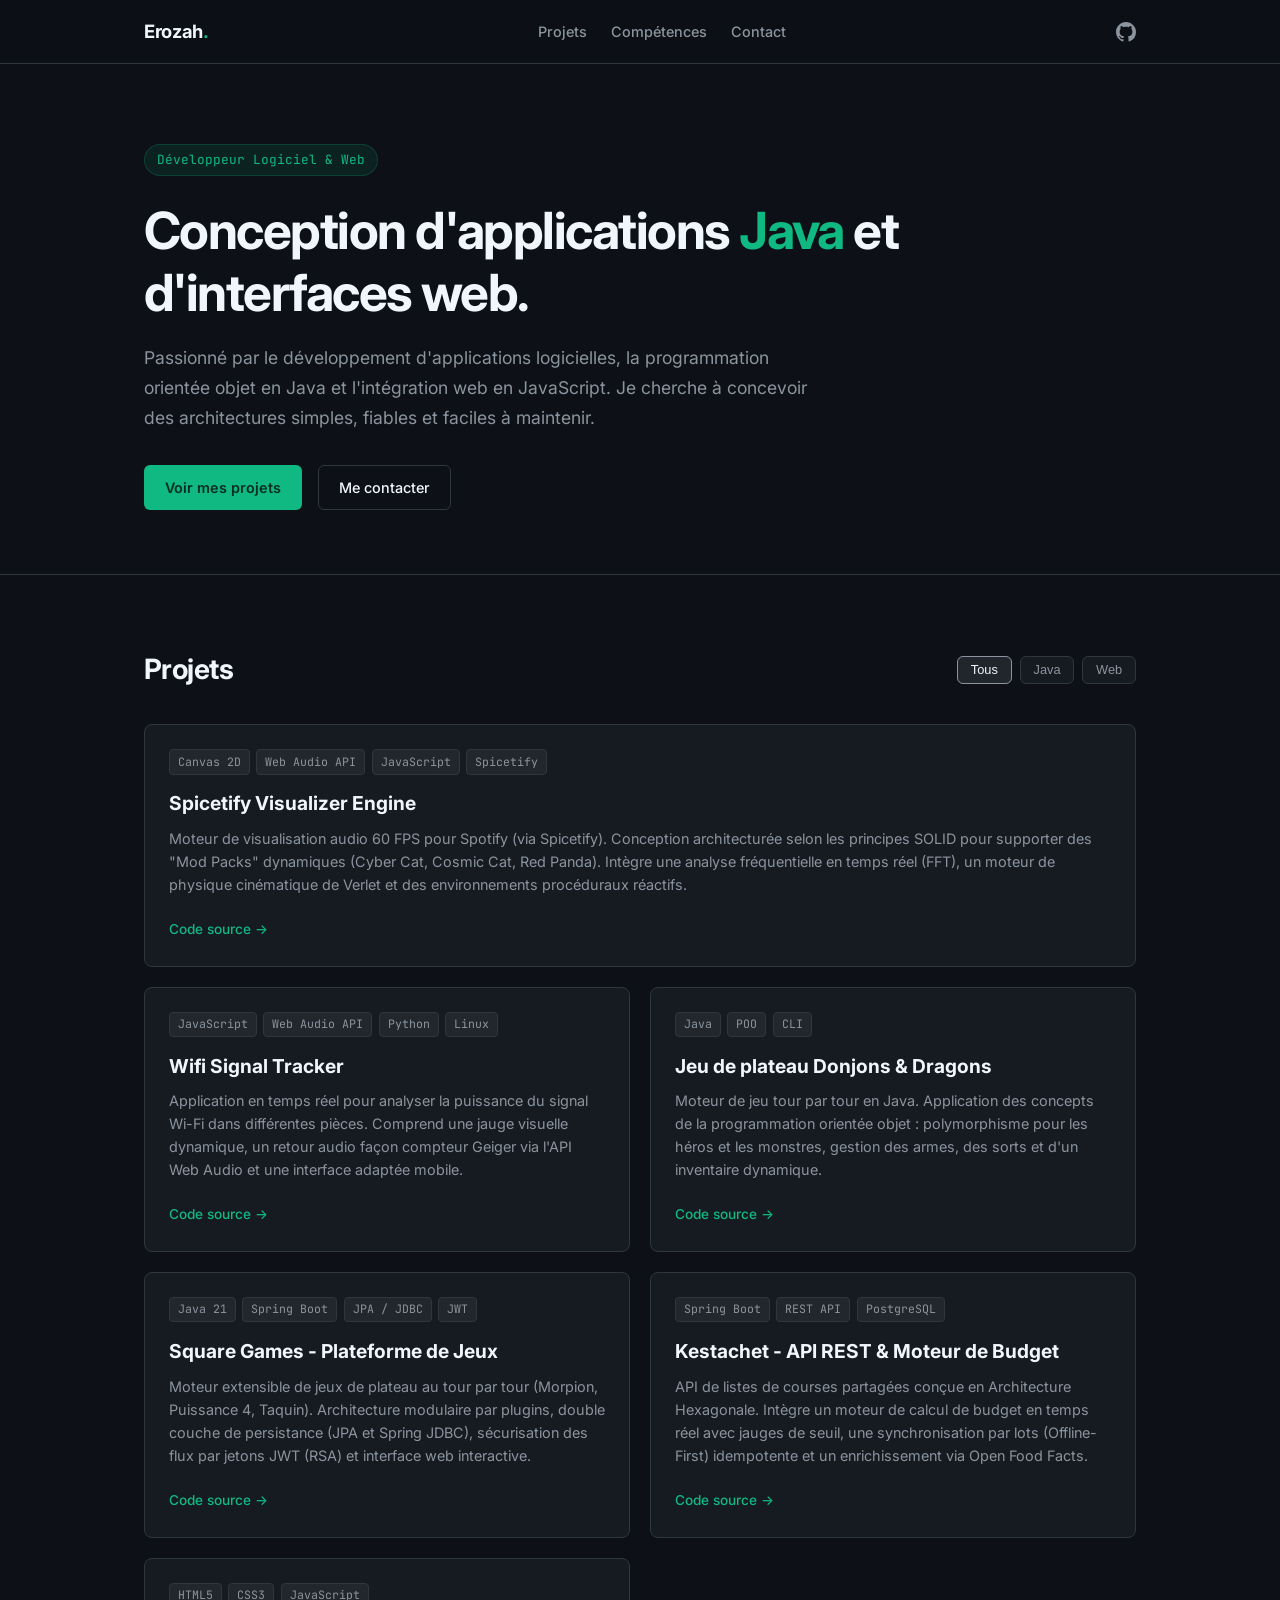
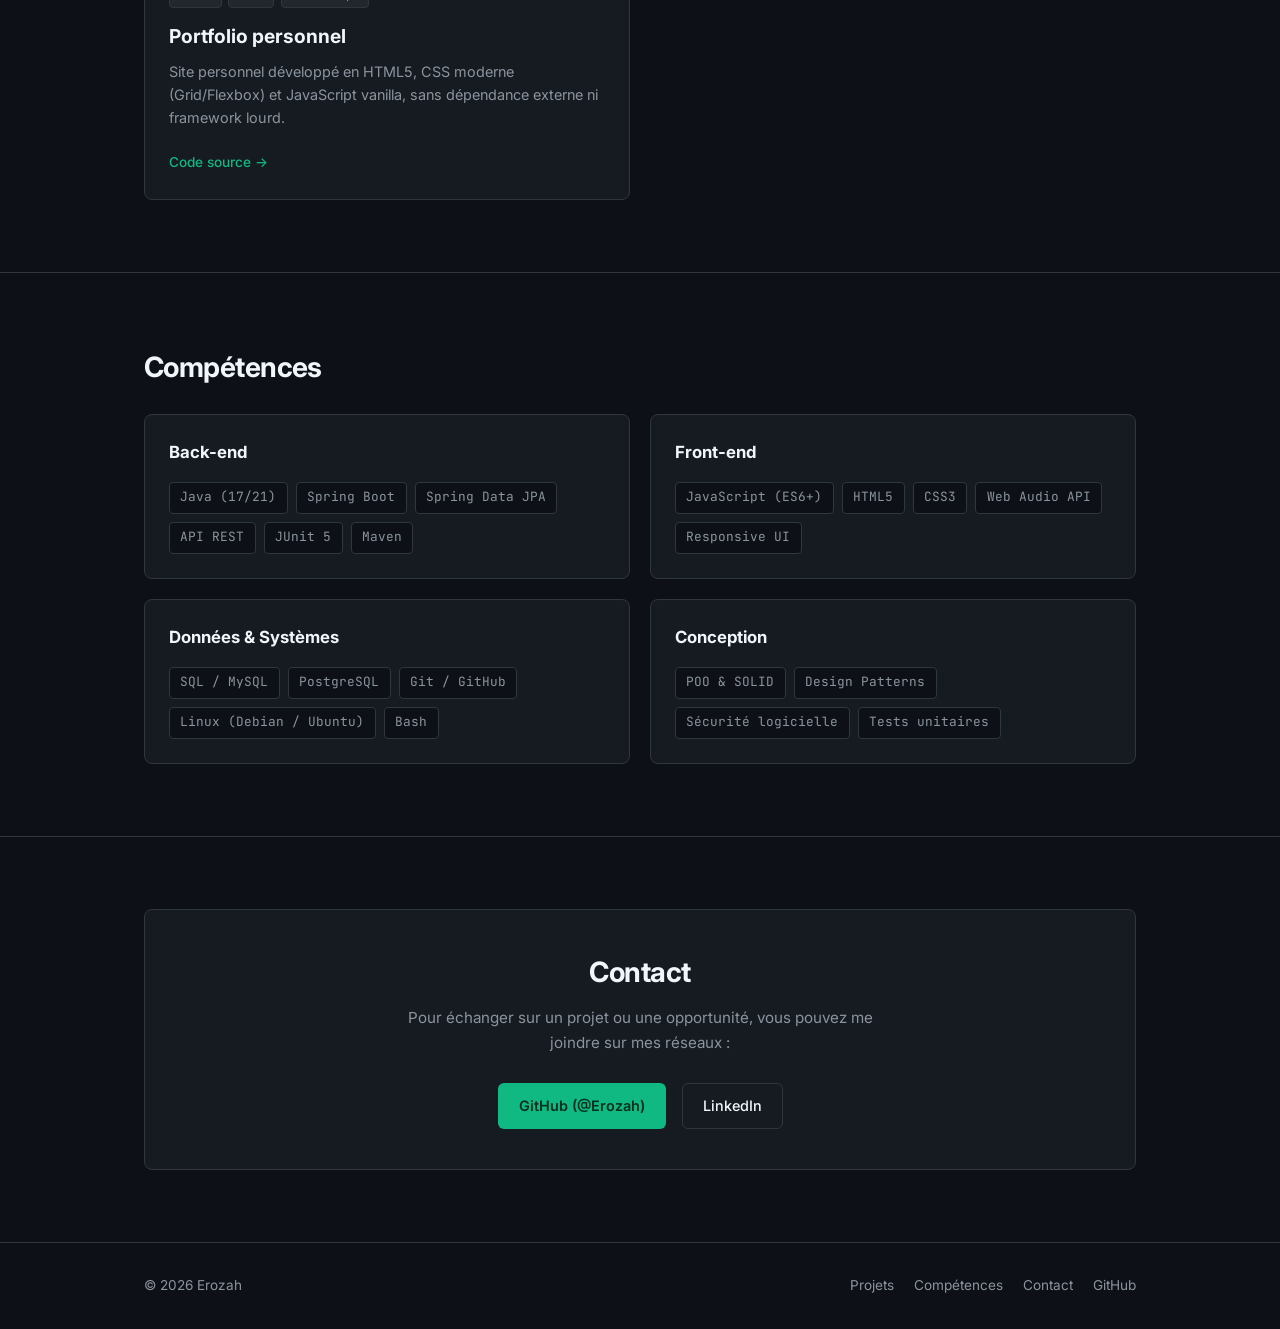
==== index.html @ 33a637a8 "feat: add Square Games project card and bilingual READMEs" ====
<!DOCTYPE html>
<html lang="fr">
<head>
    <meta charset="UTF-8">
    <meta name="viewport" content="width=device-width, initial-scale=1.0">
    <title>Erozah · Développeur</title>
    <link rel="preconnect" href="https://fonts.googleapis.com">
    <link rel="preconnect" href="https://fonts.gstatic.com" crossorigin>
    <link href="https://fonts.googleapis.com/css2?family=Inter:wght@400;500;600;700&family=JetBrains+Mono:wght@400;500&display=swap" rel="stylesheet">
    <link rel="stylesheet" href="css/style.css">
</head>
<body>
    <header class="navbar">
        <div class="container nav-content">
            <a href="#" class="logo">Erozah<span>.</span></a>
            
            <nav class="nav-links" id="navLinks">
                <a href="#projets">Projets</a>
                <a href="#competences">Compétences</a>
                <a href="#contact">Contact</a>
            </nav>

            <div class="nav-right">
                <a href="https://github.com/Erozah" target="_blank" rel="noreferrer" class="github-link" aria-label="GitHub">
                    <svg width="20" height="20" viewBox="0 0 24 24" fill="currentColor"><path d="M12 0C5.37 0 0 5.37 0 12c0 5.31 3.435 9.795 8.205 11.385.6.105.825-.255.825-.57 0-.285-.015-1.23-.015-2.235-3.015.555-3.795-.735-4.035-1.41-.135-.345-.72-1.41-1.23-1.695-.42-.225-1.02-.78-.015-.795.945-.015 1.62.87 1.845 1.23 1.08 1.815 2.805 1.305 3.495.99.105-.78.42-1.305.765-1.605-2.67-.3-5.46-1.335-5.46-5.925 0-1.305.465-2.385 1.23-3.225-.12-.3-.54-1.53.12-3.18 0 0 1.005-.315 3.3 1.23.96-.27 1.98-.405 3-.405s2.04.135 3 .405c2.295-1.56 3.3-1.23 3.3-1.23.66 1.65.24 2.88.12 3.18.765.84 1.23 1.905 1.23 3.225 0 4.605-2.805 5.625-5.475 5.925.435.375.81 1.095.81 2.22 0 1.605-.015 2.895-.015 3.3 0 .315.225.69.825.57A12.02 12.02 0 0024 12c0-6.63-5.37-12-12-12z"/></svg>
                </a>
                <button class="menu-toggle" id="menuToggle" aria-label="Menu">
                    <span></span><span></span><span></span>
                </button>
            </div>
        </div>
    </header>

    <main>
        <section class="hero">
            <div class="container">
                <div class="hero-pill">Développeur Logiciel & Web</div>
                <h1>Conception d'applications <span>Java</span> et d'interfaces web.</h1>
                <p class="hero-text">
                    Passionné par le développement d'applications logicielles, la programmation orientée objet en Java et l'intégration web en JavaScript. Je cherche à concevoir des architectures simples, fiables et faciles à maintenir.
                </p>
                <div class="hero-buttons">
                    <a href="#projets" class="btn btn-primary">Voir mes projets</a>
                    <a href="#contact" class="btn btn-outline">Me contacter</a>
                </div>
            </div>
        </section>

        <section class="section" id="projets">
            <div class="container">
                <div class="section-top">
                    <h2>Projets</h2>
                    <div class="filters">
                        <button class="filter-btn active" data-filter="all">Tous</button>
                        <button class="filter-btn" data-filter="java">Java</button>
                        <button class="filter-btn" data-filter="web">Web</button>
                    </div>
                </div>

                <div class="projects-grid">
                    <div class="project-card featured" data-category="web">
                        <div class="card-tags">
                            <span>Canvas 2D</span>
                            <span>Web Audio API</span>
                            <span>JavaScript</span>
                            <span>Spicetify</span>
                        </div>
                        <h3>Spicetify Visualizer Engine</h3>
                        <p>
                            Moteur de visualisation audio 60 FPS pour Spotify (via Spicetify). Conception architecturée selon les principes SOLID pour supporter des "Mod Packs" dynamiques (Cyber Cat, Cosmic Cat, Red Panda). Intègre une analyse fréquentielle en temps réel (FFT), un moteur de physique cinématique de Verlet et des environnements procéduraux réactifs.
                        </p>
                        <div class="card-link">
                            <a href="https://github.com/Erozah/spicetify-visualizer" target="_blank" rel="noreferrer">Code source →</a>
                        </div>
                    </div>

                    <div class="project-card" data-category="web">
                        <div class="card-tags">
                            <span>JavaScript</span>
                            <span>Web Audio API</span>
                            <span>Python</span>
                            <span>Linux</span>
                        </div>
                        <h3>Wifi Signal Tracker</h3>
                        <p>
                            Application en temps réel pour analyser la puissance du signal Wi-Fi dans différentes pièces. Comprend une jauge visuelle dynamique, un retour audio façon compteur Geiger via l'API Web Audio et une interface adaptée mobile.
                        </p>
                        <div class="card-link">
                            <a href="https://github.com/Erozah/Wifi_signal_tracker" target="_blank" rel="noreferrer">Code source →</a>
                        </div>
                    </div>

                    <div class="project-card" data-category="java">
                        <div class="card-tags">
                            <span>Java</span>
                            <span>POO</span>
                            <span>CLI</span>
                        </div>
                        <h3>Jeu de plateau Donjons & Dragons</h3>
                        <p>
                            Moteur de jeu tour par tour en Java. Application des concepts de la programmation orientée objet : polymorphisme pour les héros et les monstres, gestion des armes, des sorts et d'un inventaire dynamique.
                        </p>
                        <div class="card-link">
                            <a href="https://github.com/Erozah/D-D" target="_blank" rel="noreferrer">Code source →</a>
                        </div>
                    </div>

                    <div class="project-card" data-category="java">
                        <div class="card-tags">
                            <span>Java 21</span>
                            <span>Spring Boot</span>
                            <span>JPA / JDBC</span>
                            <span>JWT</span>
                        </div>
                        <h3>Square Games - Plateforme de Jeux</h3>
                        <p>
                            Moteur extensible de jeux de plateau au tour par tour (Morpion, Puissance 4, Taquin). Architecture modulaire par plugins, double couche de persistance (JPA et Spring JDBC), sécurisation des flux par jetons JWT (RSA) et interface web interactive.
                        </p>
                        <div class="card-link">
                            <a href="https://github.com/Erozah/square_games" target="_blank" rel="noreferrer">Code source →</a>
                        </div>
                    </div>

                    <div class="project-card" data-category="java">
                        <div class="card-tags">
                            <span>Spring Boot</span>
                            <span>REST API</span>
                            <span>PostgreSQL</span>
                        </div>
                        <h3>Kestachet - API REST & Moteur de Budget</h3>
                        <p>
                            API de listes de courses partagées conçue en Architecture Hexagonale. Intègre un moteur de calcul de budget en temps réel avec jauges de seuil, une synchronisation par lots (Offline-First) idempotente et un enrichissement via Open Food Facts.
                        </p>
                        <div class="card-link">
                            <a href="https://github.com/Erozah/kestachet" target="_blank" rel="noreferrer">Code source →</a>
                        </div>
                    </div>

                    <div class="project-card" data-category="web">
                        <div class="card-tags">
                            <span>HTML5</span>
                            <span>CSS3</span>
                            <span>JavaScript</span>
                        </div>
                        <h3>Portfolio personnel</h3>
                        <p>
                            Site personnel développé en HTML5, CSS moderne (Grid/Flexbox) et JavaScript vanilla, sans dépendance externe ni framework lourd.
                        </p>
                        <div class="card-link">
                            <a href="https://github.com/Erozah/Portfolio" target="_blank" rel="noreferrer">Code source →</a>
                        </div>
                    </div>
                </div>
            </div>
        </section>

        <section class="section" id="competences">
            <div class="container">
                <h2>Compétences</h2>
                <div class="skills-grid">
                    <div class="skill-block">
                        <h3>Back-end</h3>
                        <div class="skill-list">
                            <span>Java (17/21)</span>
                            <span>Spring Boot</span>
                            <span>Spring Data JPA</span>
                            <span>API REST</span>
                            <span>JUnit 5</span>
                            <span>Maven</span>
                        </div>
                    </div>

                    <div class="skill-block">
                        <h3>Front-end</h3>
                        <div class="skill-list">
                            <span>JavaScript (ES6+)</span>
                            <span>HTML5</span>
                            <span>CSS3</span>
                            <span>Web Audio API</span>
                            <span>Responsive UI</span>
                        </div>
                    </div>

                    <div class="skill-block">
                        <h3>Données & Systèmes</h3>
                        <div class="skill-list">
                            <span>SQL / MySQL</span>
                            <span>PostgreSQL</span>
                            <span>Git / GitHub</span>
                            <span>Linux (Debian / Ubuntu)</span>
                            <span>Bash</span>
                        </div>
                    </div>

                    <div class="skill-block">
                        <h3>Conception</h3>
                        <div class="skill-list">
                            <span>POO & SOLID</span>
                            <span>Design Patterns</span>
                            <span>Sécurité logicielle</span>
                            <span>Tests unitaires</span>
                        </div>
                    </div>
                </div>
            </div>
        </section>

        <section class="section" id="contact">
            <div class="container">
                <div class="contact-card">
                    <h2>Contact</h2>
                    <p>Pour échanger sur un projet ou une opportunité, vous pouvez me joindre sur mes réseaux :</p>
                    <div class="contact-links">
                        <a href="https://github.com/Erozah" target="_blank" rel="noreferrer" class="btn btn-primary">GitHub (@Erozah)</a>
                        <a href="https://linkedin.com/in/mickael-plantard-4b2a19a2/" target="_blank" rel="noreferrer" class="btn btn-outline">LinkedIn</a>
                    </div>
                </div>
            </div>
        </section>
    </main>

    <footer>
        <div class="container footer-content">
            <p>© 2026 Erozah</p>
            <div class="footer-links">
                <a href="#projets">Projets</a>
                <a href="#competences">Compétences</a>
                <a href="#contact">Contact</a>
                <a href="https://github.com/Erozah" target="_blank" rel="noreferrer">GitHub</a>
            </div>
        </div>
    </footer>

    <script src="js/main.js"></script>
</body>
</html>
---- css/style.css ----
:root {
  --bg: #0d1117;
  --bg-card: #161b22;
  --bg-hover: #21262d;
  --border: #30363d;
  --border-focus: #10b981;
  --text: #f0f6fc;
  --text-muted: #8b949e;
  --accent: #10b981;
  --accent-hover: #059669;
  --font: 'Inter', -apple-system, BlinkMacSystemFont, 'Segoe UI', Roboto, sans-serif;
  --font-mono: 'JetBrains Mono', monospace;
}

*, *::before, *::after {
  box-sizing: border-box;
  margin: 0;
  padding: 0;
}

html {
  scroll-behavior: smooth;
}

body {
  font-family: var(--font);
  background-color: var(--bg);
  color: var(--text);
  line-height: 1.6;
}

.container {
  max-width: 1040px;
  margin: 0 auto;
  padding: 0 1.5rem;
}

a {
  color: inherit;
  text-decoration: none;
}

/* Navbar */
.navbar {
  position: sticky;
  top: 0;
  background: rgba(13, 17, 23, 0.85);
  backdrop-filter: blur(10px);
  border-bottom: 1px solid var(--border);
  z-index: 100;
  height: 64px;
}

.nav-content {
  display: flex;
  align-items: center;
  justify-content: space-between;
  height: 100%;
}

.logo {
  font-weight: 700;
  font-size: 1.15rem;
  letter-spacing: -0.02em;
}

.logo span {
  color: var(--accent);
}

.nav-links {
  display: flex;
  gap: 1.5rem;
}

.nav-links a {
  color: var(--text-muted);
  font-size: 0.9rem;
  font-weight: 500;
  transition: color 0.2s;
}

.nav-links a:hover {
  color: var(--text);
}

.nav-right {
  display: flex;
  align-items: center;
  gap: 1rem;
}

.github-link {
  color: var(--text-muted);
  display: flex;
  align-items: center;
  transition: color 0.2s;
}

.github-link:hover {
  color: var(--text);
}

.menu-toggle {
  display: none;
  background: none;
  border: none;
  cursor: pointer;
  padding: 4px;
}

.menu-toggle span {
  display: block;
  width: 20px;
  height: 2px;
  background: var(--text);
  margin: 4px 0;
}

/* Hero */
.hero {
  padding: 5rem 0 4rem;
}

.hero-pill {
  display: inline-block;
  font-family: var(--font-mono);
  font-size: 0.8rem;
  color: var(--accent);
  background: rgba(16, 185, 129, 0.1);
  border: 1px solid rgba(16, 185, 129, 0.2);
  padding: 0.3rem 0.75rem;
  border-radius: 20px;
  margin-bottom: 1.5rem;
}

.hero h1 {
  font-size: clamp(2rem, 4.5vw, 3.2rem);
  font-weight: 700;
  letter-spacing: -0.03em;
  line-height: 1.2;
  margin-bottom: 1.25rem;
}

.hero h1 span {
  color: var(--accent);
}

.hero-text {
  font-size: 1.1rem;
  color: var(--text-muted);
  max-width: 680px;
  margin-bottom: 2rem;
  line-height: 1.7;
}

.hero-buttons {
  display: flex;
  gap: 1rem;
  flex-wrap: wrap;
}

.btn {
  display: inline-flex;
  align-items: center;
  justify-content: center;
  padding: 0.65rem 1.25rem;
  border-radius: 6px;
  font-size: 0.9rem;
  font-weight: 500;
  cursor: pointer;
  transition: all 0.2s;
  border: 1px solid transparent;
}

.btn-primary {
  background: var(--accent);
  color: #042f20;
  font-weight: 600;
}

.btn-primary:hover {
  background: var(--accent-hover);
}

.btn-outline {
  border-color: var(--border);
  color: var(--text);
}

.btn-outline:hover {
  border-color: var(--text-muted);
  background: var(--bg-card);
}

/* Sections */
.section {
  padding: 4.5rem 0;
  border-top: 1px solid var(--border);
}

.section h2 {
  font-size: 1.75rem;
  letter-spacing: -0.02em;
  margin-bottom: 1.5rem;
}

.section-top {
  display: flex;
  align-items: center;
  justify-content: space-between;
  margin-bottom: 2rem;
  flex-wrap: wrap;
  gap: 1rem;
}

.section-top h2 {
  margin-bottom: 0;
}

.filters {
  display: flex;
  gap: 0.5rem;
}

.filter-btn {
  background: var(--bg-card);
  border: 1px solid var(--border);
  color: var(--text-muted);
  padding: 0.35rem 0.8rem;
  border-radius: 6px;
  font-size: 0.8rem;
  cursor: pointer;
  transition: all 0.2s;
}

.filter-btn:hover, .filter-btn.active {
  color: var(--text);
  border-color: var(--text-muted);
  background: var(--bg-hover);
}

/* Projects */
.projects-grid {
  display: grid;
  grid-template-columns: repeat(2, 1fr);
  gap: 1.25rem;
}

.project-card {
  background: var(--bg-card);
  border: 1px solid var(--border);
  border-radius: 8px;
  padding: 1.5rem;
  display: flex;
  flex-direction: column;
  justify-content: space-between;
  transition: border-color 0.2s, transform 0.2s;
}

.project-card:hover {
  border-color: var(--border-focus);
  transform: translateY(-2px);
}

.project-card.featured {
  grid-column: span 2;
}

.card-tags {
  display: flex;
  flex-wrap: wrap;
  gap: 0.4rem;
  margin-bottom: 0.85rem;
}

.card-tags span {
  font-family: var(--font-mono);
  font-size: 0.725rem;
  background: rgba(255, 255, 255, 0.05);
  border: 1px solid var(--border);
  color: var(--text-muted);
  padding: 0.15rem 0.5rem;
  border-radius: 4px;
}

.project-card h3 {
  font-size: 1.2rem;
  margin-bottom: 0.5rem;
}

.project-card p {
  color: var(--text-muted);
  font-size: 0.9rem;
  line-height: 1.6;
  margin-bottom: 1.25rem;
}

.card-link a {
  font-size: 0.85rem;
  font-weight: 500;
  color: var(--accent);
}

.card-link a:hover {
  text-decoration: underline;
}

/* Skills */
.skills-grid {
  display: grid;
  grid-template-columns: repeat(2, 1fr);
  gap: 1.25rem;
}

.skill-block {
  background: var(--bg-card);
  border: 1px solid var(--border);
  border-radius: 8px;
  padding: 1.5rem;
}

.skill-block h3 {
  font-size: 1.05rem;
  margin-bottom: 1rem;
}

.skill-list {
  display: flex;
  flex-wrap: wrap;
  gap: 0.5rem;
}

.skill-list span {
  font-family: var(--font-mono);
  font-size: 0.8rem;
  background: var(--bg);
  border: 1px solid var(--border);
  padding: 0.3rem 0.65rem;
  border-radius: 4px;
  color: var(--text-muted);
}

/* Contact */
.contact-card {
  background: var(--bg-card);
  border: 1px solid var(--border);
  border-radius: 8px;
  padding: 2.5rem 2rem;
  text-align: center;
}

.contact-card h2 {
  margin-bottom: 0.75rem;
}

.contact-card p {
  color: var(--text-muted);
  max-width: 500px;
  margin: 0 auto 1.75rem;
  font-size: 0.95rem;
}

.contact-links {
  display: flex;
  justify-content: center;
  gap: 1rem;
  flex-wrap: wrap;
}

/* Footer */
footer {
  padding: 2rem 0;
  border-top: 1px solid var(--border);
  font-size: 0.85rem;
  color: var(--text-muted);
}

.footer-content {
  display: flex;
  justify-content: space-between;
  align-items: center;
  flex-wrap: wrap;
  gap: 1rem;
}

.footer-links {
  display: flex;
  gap: 1.25rem;
}

.footer-links a:hover {
  color: var(--text);
}

/* Responsive */
@media (max-width: 768px) {
  .projects-grid, .project-card.featured, .skills-grid {
    grid-template-columns: 1fr;
    grid-column: span 1;
  }

  .nav-links {
    display: none;
    position: absolute;
    top: 64px;
    left: 0;
    width: 100%;
    background: var(--bg-card);
    border-bottom: 1px solid var(--border);
    flex-direction: column;
    padding: 1.5rem;
    gap: 1rem;
  }

  .nav-links.open {
    display: flex;
  }

  .menu-toggle {
    display: block;
  }

  .hero {
    padding: 3.5rem 0 3rem;
  }
}
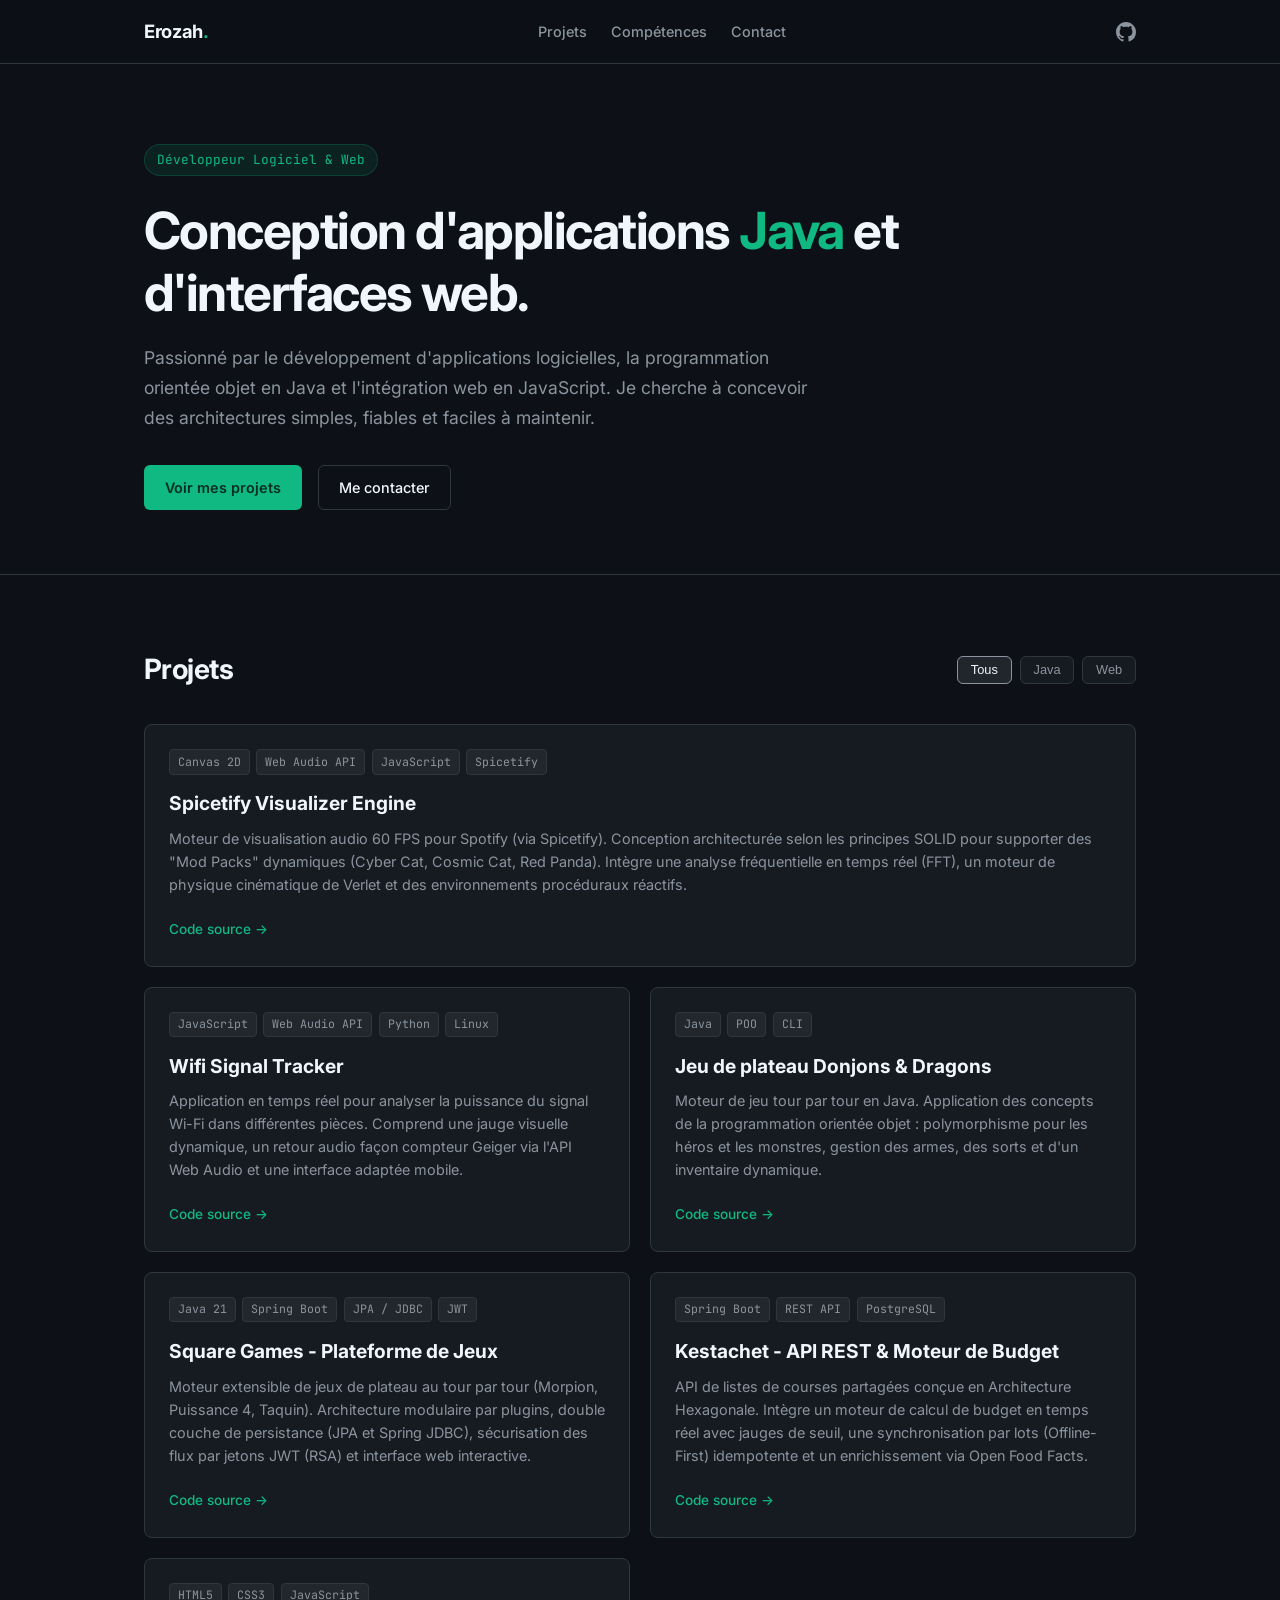
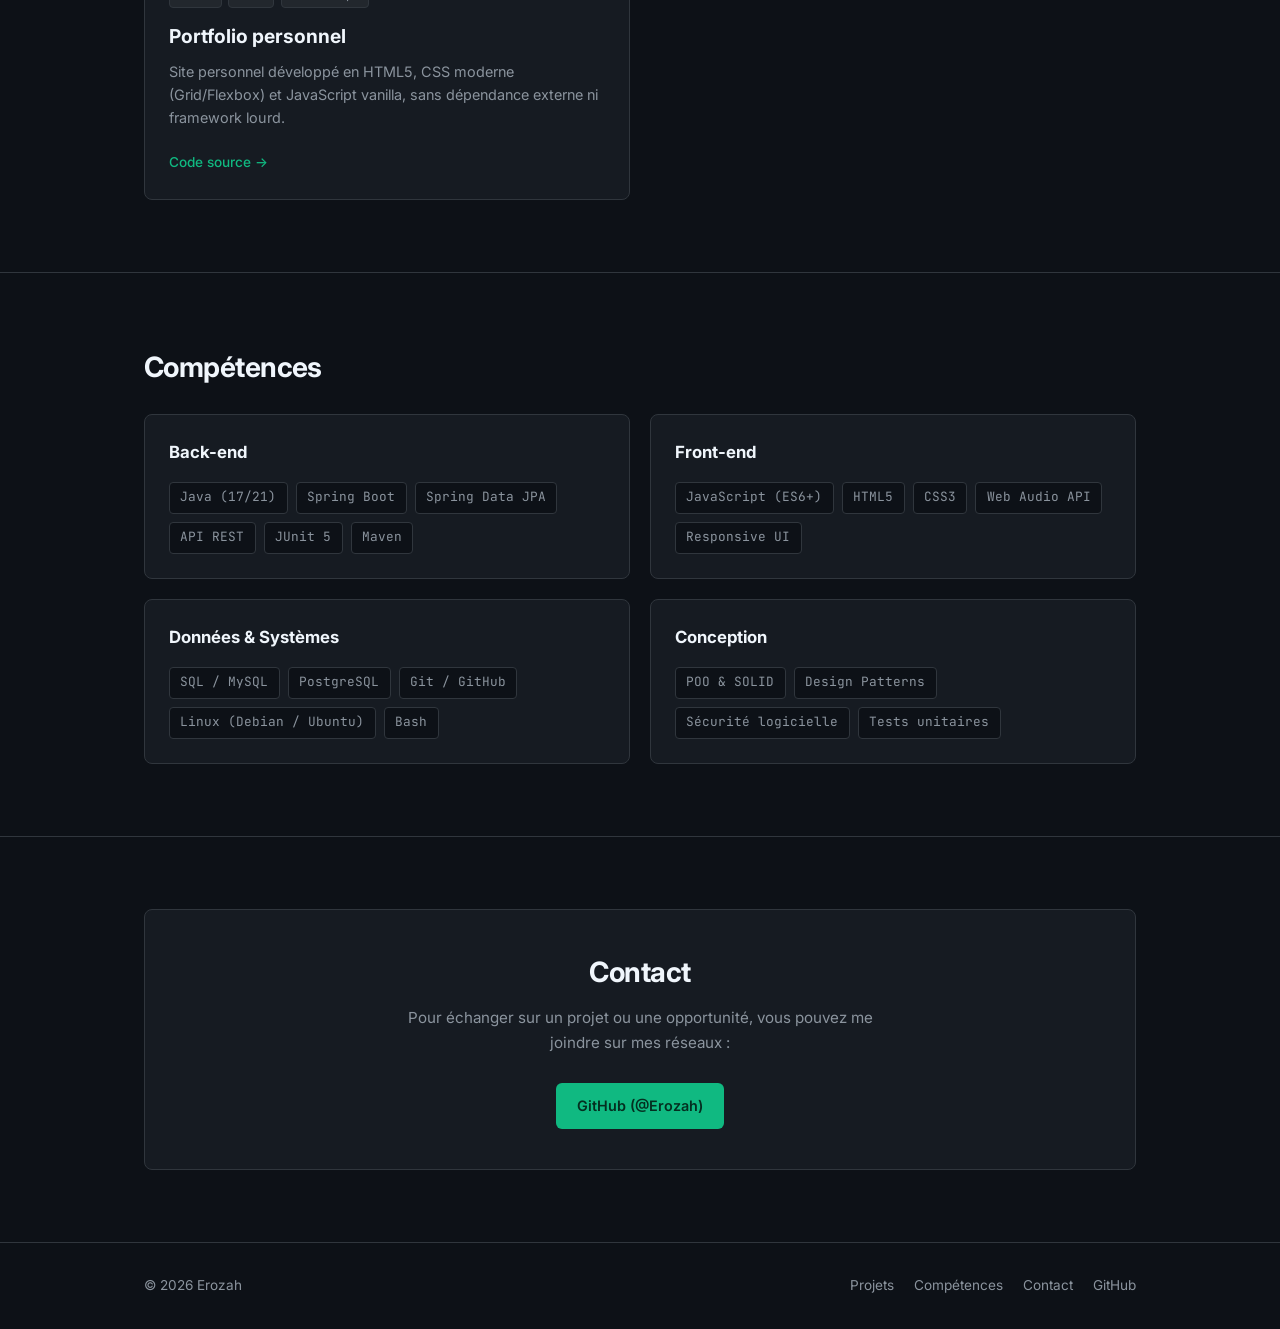
==== commit e7013046: "feat: add Square Games project card and bilingual READMEs" ====
--- a/index.html
+++ b/index.html
@@ -212,7 +212,6 @@
                     <p>Pour échanger sur un projet ou une opportunité, vous pouvez me joindre sur mes réseaux :</p>
                     <div class="contact-links">
                         <a href="https://github.com/Erozah" target="_blank" rel="noreferrer" class="btn btn-primary">GitHub (@Erozah)</a>
-                        <a href="https://linkedin.com/in/mickael-plantard-4b2a19a2/" target="_blank" rel="noreferrer" class="btn btn-outline">LinkedIn</a>
                     </div>
                 </div>
             </div>
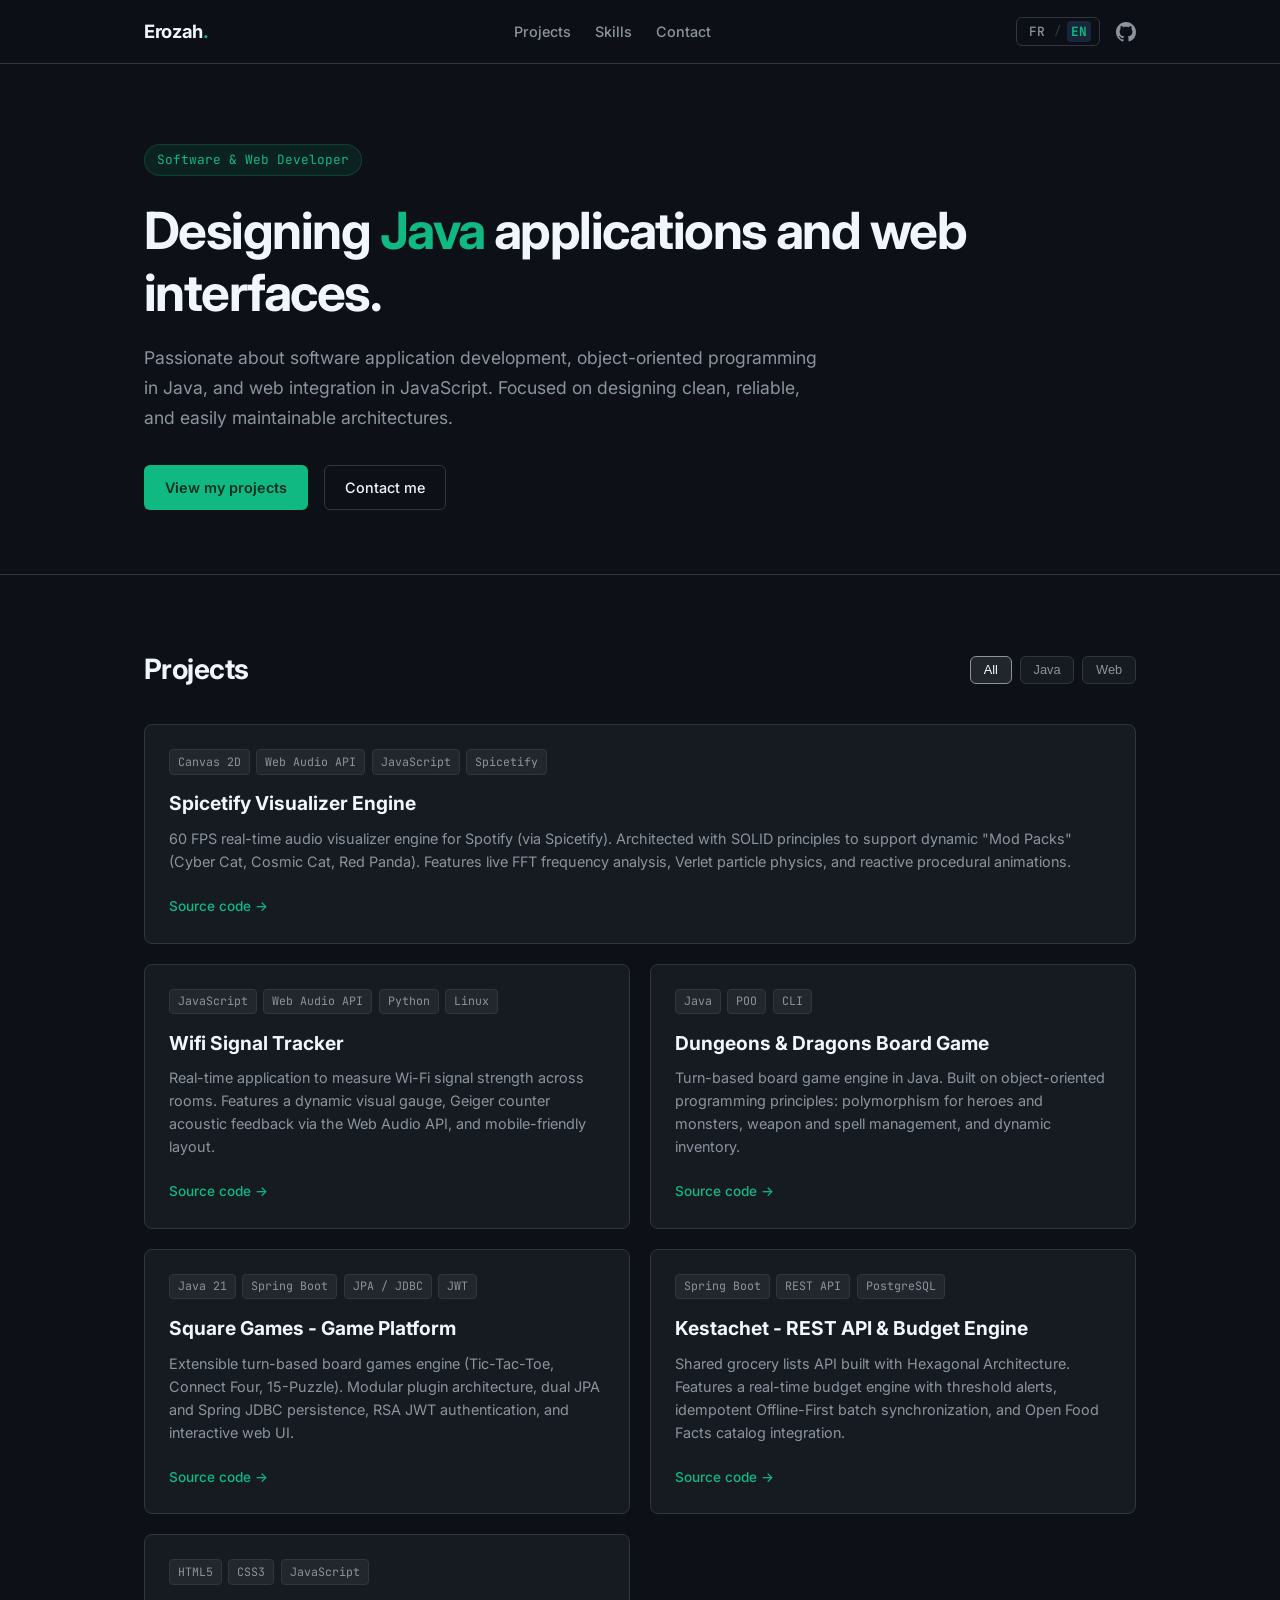
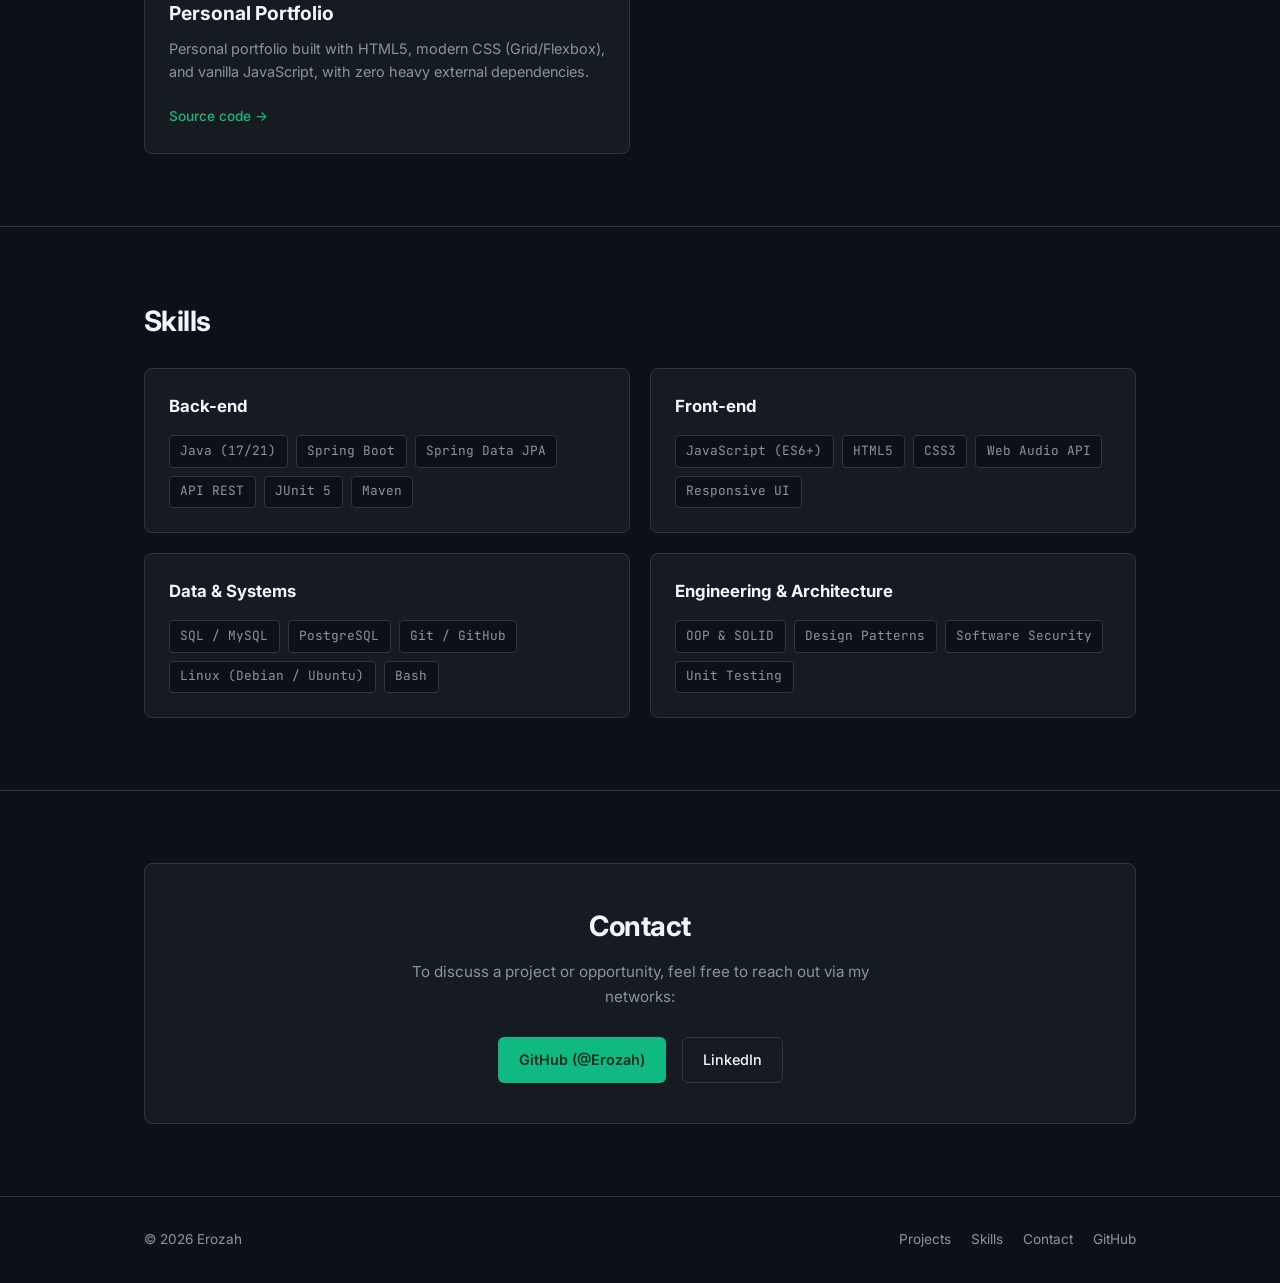
==== commit 70dea3ce: "feat: add real-time bilingual support (FR/EN) with language switcher" ====
--- a/index.html
+++ b/index.html
@@ -15,12 +15,17 @@
             <a href="#" class="logo">Erozah<span>.</span></a>
             
             <nav class="nav-links" id="navLinks">
-                <a href="#projets">Projets</a>
-                <a href="#competences">Compétences</a>
-                <a href="#contact">Contact</a>
+                <a href="#projets" data-i18n="nav.projects">Projets</a>
+                <a href="#competences" data-i18n="nav.skills">Compétences</a>
+                <a href="#contact" data-i18n="nav.contact">Contact</a>
             </nav>
 
             <div class="nav-right">
+                <div class="lang-switch" role="group" aria-label="Langue / Language">
+                    <button type="button" class="lang-btn active" data-lang="fr" aria-label="Français">FR</button>
+                    <span class="lang-divider">/</span>
+                    <button type="button" class="lang-btn" data-lang="en" aria-label="English">EN</button>
+                </div>
                 <a href="https://github.com/Erozah" target="_blank" rel="noreferrer" class="github-link" aria-label="GitHub">
                     <svg width="20" height="20" viewBox="0 0 24 24" fill="currentColor"><path d="M12 0C5.37 0 0 5.37 0 12c0 5.31 3.435 9.795 8.205 11.385.6.105.825-.255.825-.57 0-.285-.015-1.23-.015-2.235-3.015.555-3.795-.735-4.035-1.41-.135-.345-.72-1.41-1.23-1.695-.42-.225-1.02-.78-.015-.795.945-.015 1.62.87 1.845 1.23 1.08 1.815 2.805 1.305 3.495.99.105-.78.42-1.305.765-1.605-2.67-.3-5.46-1.335-5.46-5.925 0-1.305.465-2.385 1.23-3.225-.12-.3-.54-1.53.12-3.18 0 0 1.005-.315 3.3 1.23.96-.27 1.98-.405 3-.405s2.04.135 3 .405c2.295-1.56 3.3-1.23 3.3-1.23.66 1.65.24 2.88.12 3.18.765.84 1.23 1.905 1.23 3.225 0 4.605-2.805 5.625-5.475 5.925.435.375.81 1.095.81 2.22 0 1.605-.015 2.895-.015 3.3 0 .315.225.69.825.57A12.02 12.02 0 0024 12c0-6.63-5.37-12-12-12z"/></svg>
                 </a>
@@ -34,14 +39,14 @@
     <main>
         <section class="hero">
             <div class="container">
-                <div class="hero-pill">Développeur Logiciel & Web</div>
-                <h1>Conception d'applications <span>Java</span> et d'interfaces web.</h1>
-                <p class="hero-text">
+                <div class="hero-pill" data-i18n="hero.pill">Développeur Logiciel & Web</div>
+                <h1 data-i18n="hero.title">Conception d'applications <span>Java</span> et d'interfaces web.</h1>
+                <p class="hero-text" data-i18n="hero.text">
                     Passionné par le développement d'applications logicielles, la programmation orientée objet en Java et l'intégration web en JavaScript. Je cherche à concevoir des architectures simples, fiables et faciles à maintenir.
                 </p>
                 <div class="hero-buttons">
-                    <a href="#projets" class="btn btn-primary">Voir mes projets</a>
-                    <a href="#contact" class="btn btn-outline">Me contacter</a>
+                    <a href="#projets" class="btn btn-primary" data-i18n="hero.btnProjects">Voir mes projets</a>
+                    <a href="#contact" class="btn btn-outline" data-i18n="hero.btnContact">Me contacter</a>
                 </div>
             </div>
         </section>
@@ -49,11 +54,11 @@
         <section class="section" id="projets">
             <div class="container">
                 <div class="section-top">
-                    <h2>Projets</h2>
+                    <h2 data-i18n="projects.title">Projets</h2>
                     <div class="filters">
-                        <button class="filter-btn active" data-filter="all">Tous</button>
-                        <button class="filter-btn" data-filter="java">Java</button>
-                        <button class="filter-btn" data-filter="web">Web</button>
+                        <button class="filter-btn active" data-filter="all" data-i18n="projects.filterAll">Tous</button>
+                        <button class="filter-btn" data-filter="java" data-i18n="projects.filterJava">Java</button>
+                        <button class="filter-btn" data-filter="web" data-i18n="projects.filterWeb">Web</button>
                     </div>
                 </div>
 
@@ -66,11 +71,11 @@
                             <span>Spicetify</span>
                         </div>
                         <h3>Spicetify Visualizer Engine</h3>
-                        <p>
+                        <p data-i18n="projects.spicetifyDesc">
                             Moteur de visualisation audio 60 FPS pour Spotify (via Spicetify). Conception architecturée selon les principes SOLID pour supporter des "Mod Packs" dynamiques (Cyber Cat, Cosmic Cat, Red Panda). Intègre une analyse fréquentielle en temps réel (FFT), un moteur de physique cinématique de Verlet et des environnements procéduraux réactifs.
                         </p>
                         <div class="card-link">
-                            <a href="https://github.com/Erozah/spicetify-visualizer" target="_blank" rel="noreferrer">Code source →</a>
+                            <a href="https://github.com/Erozah/spicetify-visualizer" target="_blank" rel="noreferrer" data-i18n="projects.sourceCode">Code source →</a>
                         </div>
                     </div>
 
@@ -82,11 +87,11 @@
                             <span>Linux</span>
                         </div>
                         <h3>Wifi Signal Tracker</h3>
-                        <p>
+                        <p data-i18n="projects.wifiDesc">
                             Application en temps réel pour analyser la puissance du signal Wi-Fi dans différentes pièces. Comprend une jauge visuelle dynamique, un retour audio façon compteur Geiger via l'API Web Audio et une interface adaptée mobile.
                         </p>
                         <div class="card-link">
-                            <a href="https://github.com/Erozah/Wifi_signal_tracker" target="_blank" rel="noreferrer">Code source →</a>
+                            <a href="https://github.com/Erozah/Wifi_signal_tracker" target="_blank" rel="noreferrer" data-i18n="projects.sourceCode">Code source →</a>
                         </div>
                     </div>
 
@@ -96,12 +101,12 @@
                             <span>POO</span>
                             <span>CLI</span>
                         </div>
-                        <h3>Jeu de plateau Donjons & Dragons</h3>
-                        <p>
+                        <h3 data-i18n="projects.ddTitle">Jeu de plateau Donjons & Dragons</h3>
+                        <p data-i18n="projects.ddDesc">
                             Moteur de jeu tour par tour en Java. Application des concepts de la programmation orientée objet : polymorphisme pour les héros et les monstres, gestion des armes, des sorts et d'un inventaire dynamique.
                         </p>
                         <div class="card-link">
-                            <a href="https://github.com/Erozah/D-D" target="_blank" rel="noreferrer">Code source →</a>
+                            <a href="https://github.com/Erozah/D-D" target="_blank" rel="noreferrer" data-i18n="projects.sourceCode">Code source →</a>
                         </div>
                     </div>
 
@@ -112,12 +117,12 @@
                             <span>JPA / JDBC</span>
                             <span>JWT</span>
                         </div>
-                        <h3>Square Games - Plateforme de Jeux</h3>
-                        <p>
+                        <h3 data-i18n="projects.squareGamesTitle">Square Games - Plateforme de Jeux</h3>
+                        <p data-i18n="projects.squareGamesDesc">
                             Moteur extensible de jeux de plateau au tour par tour (Morpion, Puissance 4, Taquin). Architecture modulaire par plugins, double couche de persistance (JPA et Spring JDBC), sécurisation des flux par jetons JWT (RSA) et interface web interactive.
                         </p>
                         <div class="card-link">
-                            <a href="https://github.com/Erozah/square_games" target="_blank" rel="noreferrer">Code source →</a>
+                            <a href="https://github.com/Erozah/square_games" target="_blank" rel="noreferrer" data-i18n="projects.sourceCode">Code source →</a>
                         </div>
                     </div>
 
@@ -127,12 +132,12 @@
                             <span>REST API</span>
                             <span>PostgreSQL</span>
                         </div>
-                        <h3>Kestachet - API REST & Moteur de Budget</h3>
-                        <p>
+                        <h3 data-i18n="projects.kestachetTitle">Kestachet - API REST & Moteur de Budget</h3>
+                        <p data-i18n="projects.kestachetDesc">
                             API de listes de courses partagées conçue en Architecture Hexagonale. Intègre un moteur de calcul de budget en temps réel avec jauges de seuil, une synchronisation par lots (Offline-First) idempotente et un enrichissement via Open Food Facts.
                         </p>
                         <div class="card-link">
-                            <a href="https://github.com/Erozah/kestachet" target="_blank" rel="noreferrer">Code source →</a>
+                            <a href="https://github.com/Erozah/kestachet" target="_blank" rel="noreferrer" data-i18n="projects.sourceCode">Code source →</a>
                         </div>
                     </div>
 
@@ -142,12 +147,12 @@
                             <span>CSS3</span>
                             <span>JavaScript</span>
                         </div>
-                        <h3>Portfolio personnel</h3>
-                        <p>
+                        <h3 data-i18n="projects.portfolioTitle">Portfolio personnel</h3>
+                        <p data-i18n="projects.portfolioDesc">
                             Site personnel développé en HTML5, CSS moderne (Grid/Flexbox) et JavaScript vanilla, sans dépendance externe ni framework lourd.
                         </p>
                         <div class="card-link">
-                            <a href="https://github.com/Erozah/Portfolio" target="_blank" rel="noreferrer">Code source →</a>
+                            <a href="https://github.com/Erozah/Portfolio" target="_blank" rel="noreferrer" data-i18n="projects.sourceCode">Code source →</a>
                         </div>
                     </div>
                 </div>
@@ -156,10 +161,10 @@
 
         <section class="section" id="competences">
             <div class="container">
-                <h2>Compétences</h2>
+                <h2 data-i18n="skills.title">Compétences</h2>
                 <div class="skills-grid">
                     <div class="skill-block">
-                        <h3>Back-end</h3>
+                        <h3 data-i18n="skills.backend">Back-end</h3>
                         <div class="skill-list">
                             <span>Java (17/21)</span>
                             <span>Spring Boot</span>
@@ -171,7 +176,7 @@
                     </div>
 
                     <div class="skill-block">
-                        <h3>Front-end</h3>
+                        <h3 data-i18n="skills.frontend">Front-end</h3>
                         <div class="skill-list">
                             <span>JavaScript (ES6+)</span>
                             <span>HTML5</span>
@@ -182,7 +187,7 @@
                     </div>
 
                     <div class="skill-block">
-                        <h3>Données & Systèmes</h3>
+                        <h3 data-i18n="skills.data">Données & Systèmes</h3>
                         <div class="skill-list">
                             <span>SQL / MySQL</span>
                             <span>PostgreSQL</span>
@@ -193,12 +198,12 @@
                     </div>
 
                     <div class="skill-block">
-                        <h3>Conception</h3>
-                        <div class="skill-list">
-                            <span>POO & SOLID</span>
+                        <h3 data-i18n="skills.design">Conception</h3>
+                        <div class="skill-list">
+                            <span data-i18n="skills.oop">POO & SOLID</span>
                             <span>Design Patterns</span>
-                            <span>Sécurité logicielle</span>
-                            <span>Tests unitaires</span>
+                            <span data-i18n="skills.security">Sécurité logicielle</span>
+                            <span data-i18n="skills.testing">Tests unitaires</span>
                         </div>
                     </div>
                 </div>
@@ -208,10 +213,11 @@
         <section class="section" id="contact">
             <div class="container">
                 <div class="contact-card">
-                    <h2>Contact</h2>
-                    <p>Pour échanger sur un projet ou une opportunité, vous pouvez me joindre sur mes réseaux :</p>
+                    <h2 data-i18n="contact.title">Contact</h2>
+                    <p data-i18n="contact.text">Pour échanger sur un projet ou une opportunité, vous pouvez me joindre sur mes réseaux :</p>
                     <div class="contact-links">
                         <a href="https://github.com/Erozah" target="_blank" rel="noreferrer" class="btn btn-primary">GitHub (@Erozah)</a>
+                        <a href="https://linkedin.com/in/mickael-plantard-4b2a19a2/" target="_blank" rel="noreferrer" class="btn btn-outline">LinkedIn</a>
                     </div>
                 </div>
             </div>
@@ -222,14 +228,15 @@
         <div class="container footer-content">
             <p>© 2026 Erozah</p>
             <div class="footer-links">
-                <a href="#projets">Projets</a>
-                <a href="#competences">Compétences</a>
-                <a href="#contact">Contact</a>
+                <a href="#projets" data-i18n="nav.projects">Projets</a>
+                <a href="#competences" data-i18n="nav.skills">Compétences</a>
+                <a href="#contact" data-i18n="nav.contact">Contact</a>
                 <a href="https://github.com/Erozah" target="_blank" rel="noreferrer">GitHub</a>
             </div>
         </div>
     </footer>
 
+    <script src="js/translations.js"></script>
     <script src="js/main.js"></script>
 </body>
 </html>
--- a/css/style.css
+++ b/css/style.css
@@ -101,6 +101,48 @@
   color: var(--text);
 }
 
+/* Language Switcher */
+.lang-switch {
+  display: inline-flex;
+  align-items: center;
+  gap: 0.35rem;
+  background: var(--surface);
+  border: 1px solid var(--border);
+  border-radius: 6px;
+  padding: 0.2rem 0.5rem;
+  font-family: var(--font-mono);
+  font-size: 0.8rem;
+  user-select: none;
+}
+
+.lang-btn {
+  background: none;
+  border: none;
+  color: var(--text-muted);
+  font-family: inherit;
+  font-size: inherit;
+  font-weight: 500;
+  cursor: pointer;
+  padding: 0.1rem 0.25rem;
+  border-radius: 4px;
+  transition: color 0.2s, background-color 0.2s;
+}
+
+.lang-btn:hover {
+  color: var(--text);
+}
+
+.lang-btn.active {
+  color: var(--accent);
+  font-weight: 700;
+  background: rgba(88, 166, 255, 0.15);
+}
+
+.lang-divider {
+  color: var(--border);
+  font-size: 0.75rem;
+}
+
 .menu-toggle {
   display: none;
   background: none;
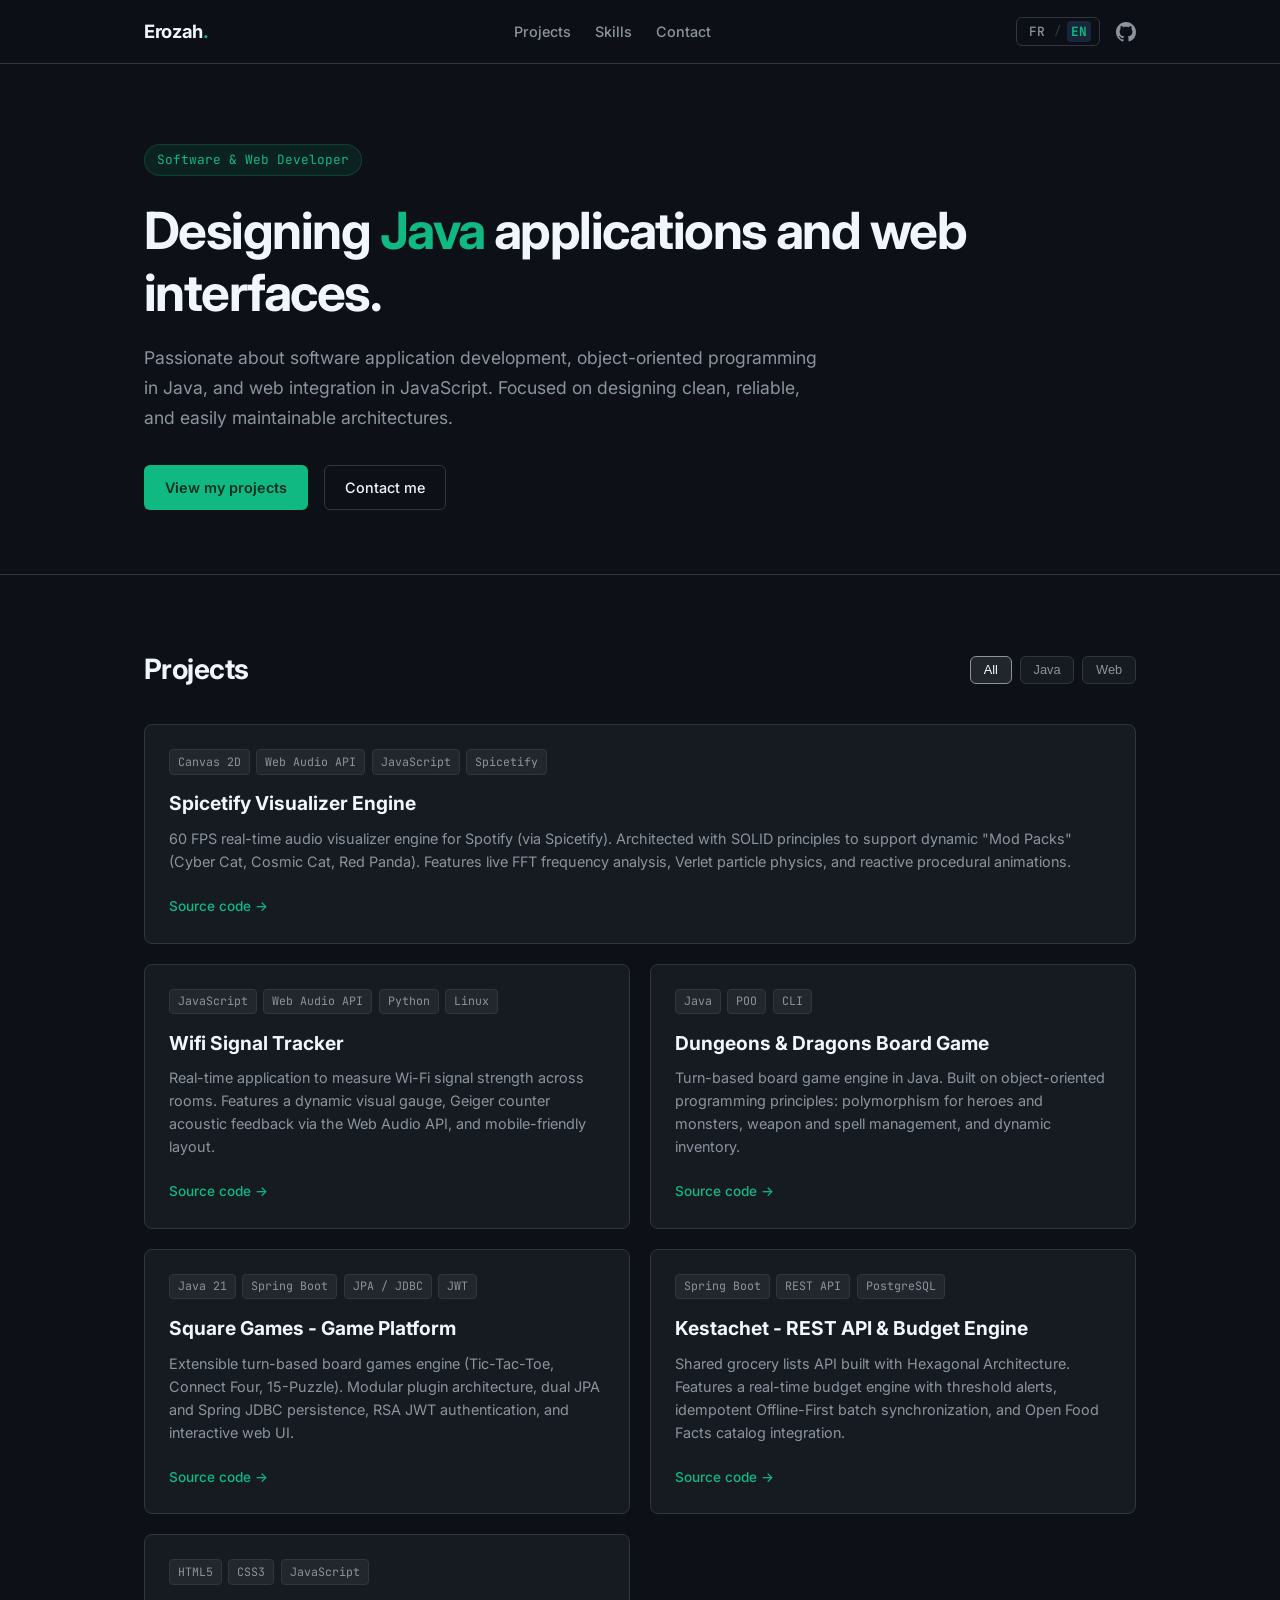
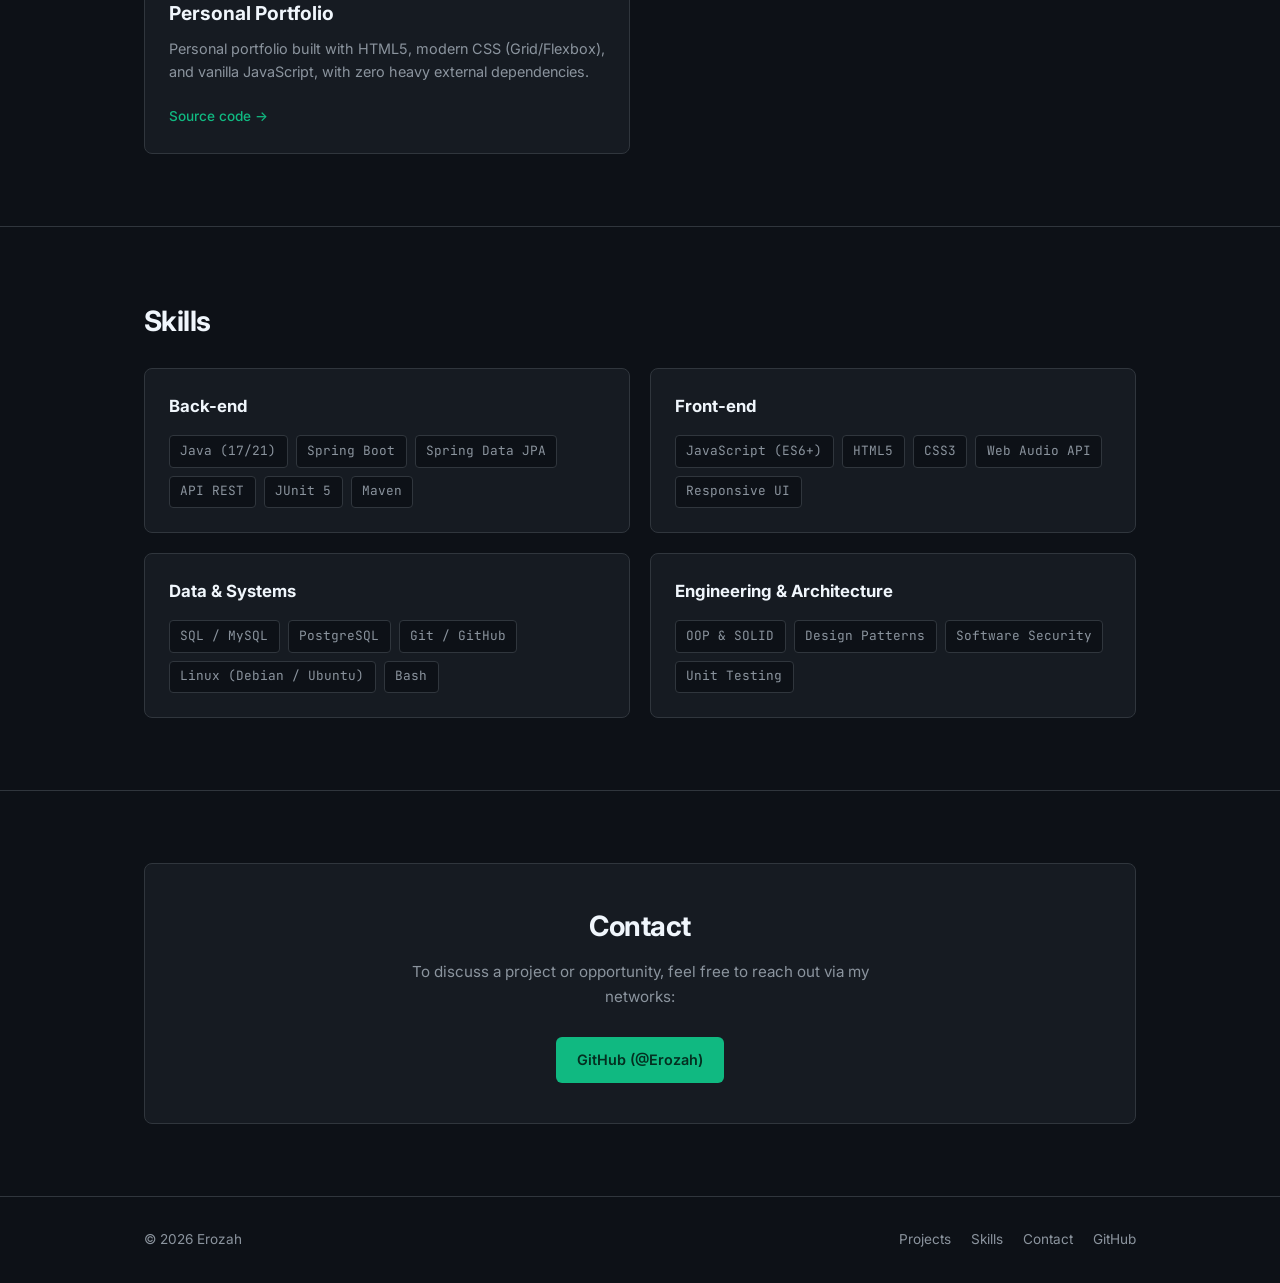
==== commit e6f56894: "feat: add real-time bilingual support (FR/EN) with language switcher" ====
--- a/index.html
+++ b/index.html
@@ -217,7 +217,6 @@
                     <p data-i18n="contact.text">Pour échanger sur un projet ou une opportunité, vous pouvez me joindre sur mes réseaux :</p>
                     <div class="contact-links">
                         <a href="https://github.com/Erozah" target="_blank" rel="noreferrer" class="btn btn-primary">GitHub (@Erozah)</a>
-                        <a href="https://linkedin.com/in/mickael-plantard-4b2a19a2/" target="_blank" rel="noreferrer" class="btn btn-outline">LinkedIn</a>
                     </div>
                 </div>
             </div>
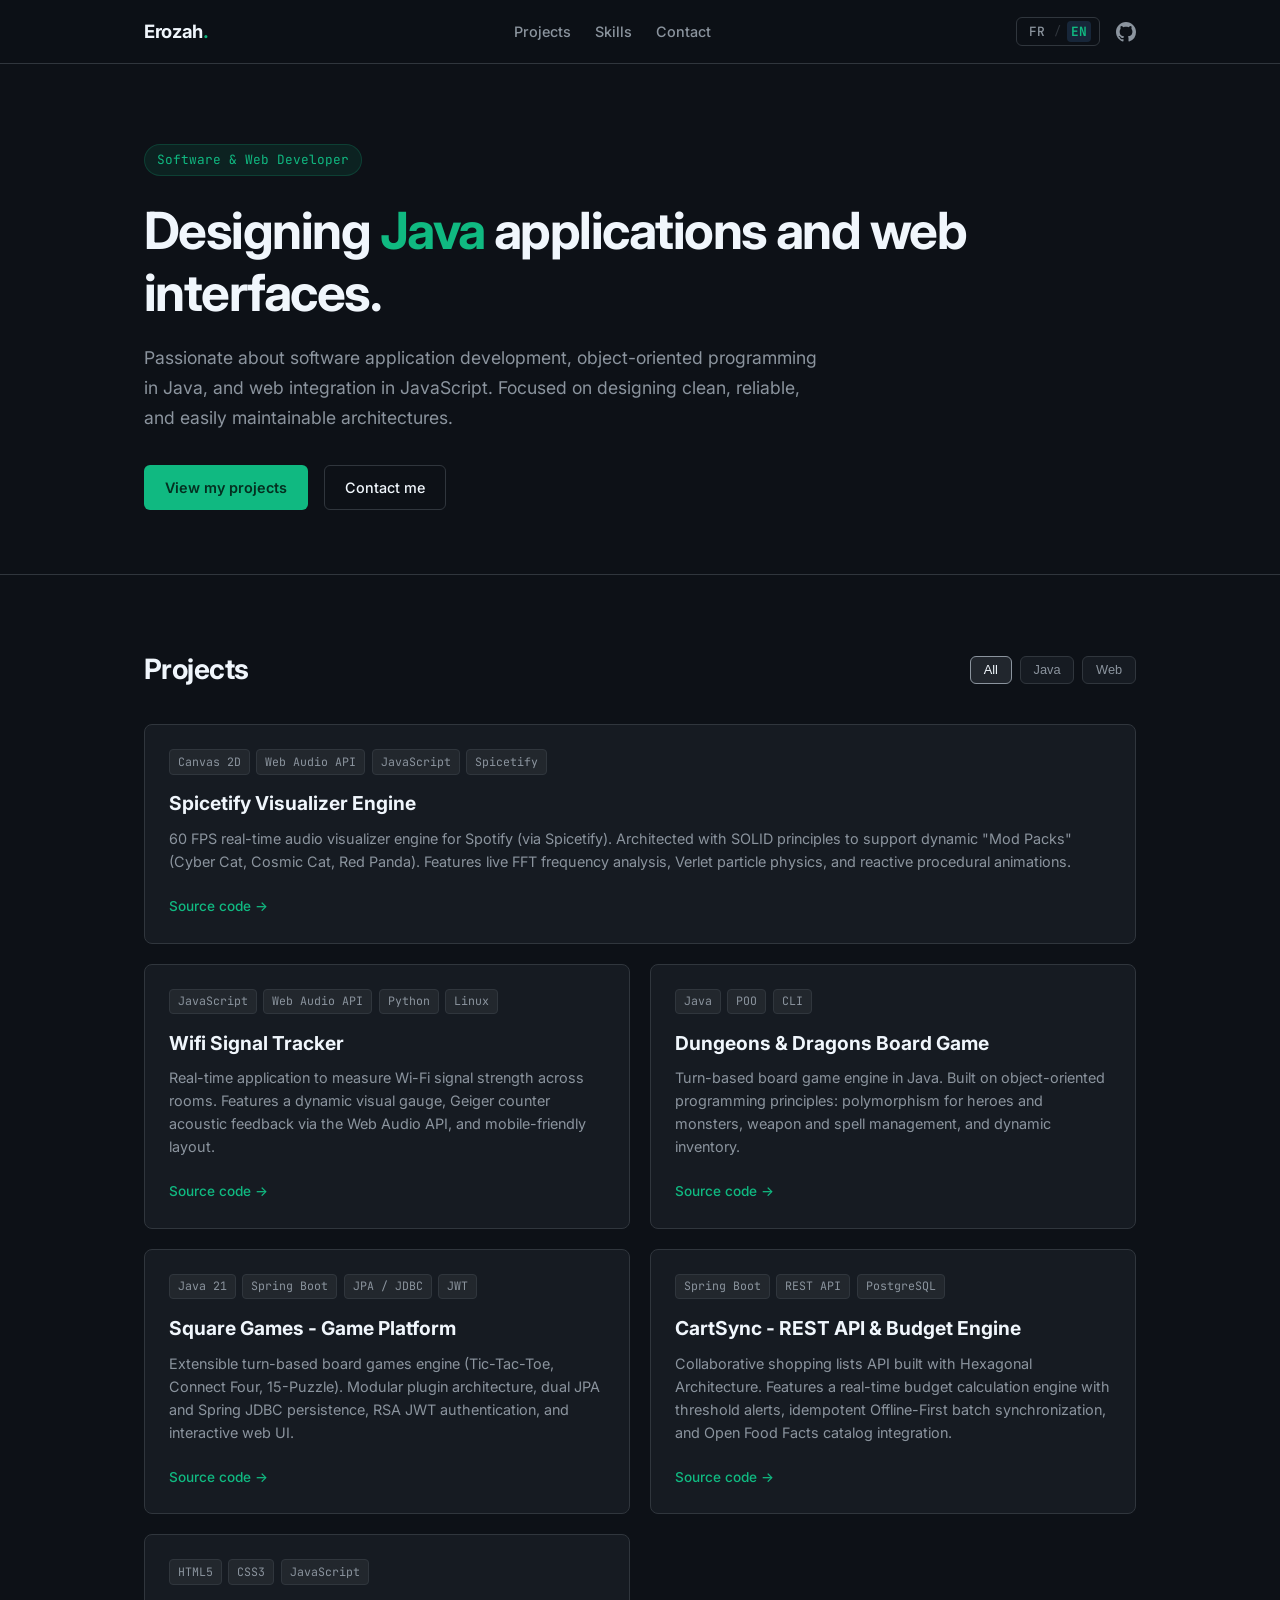
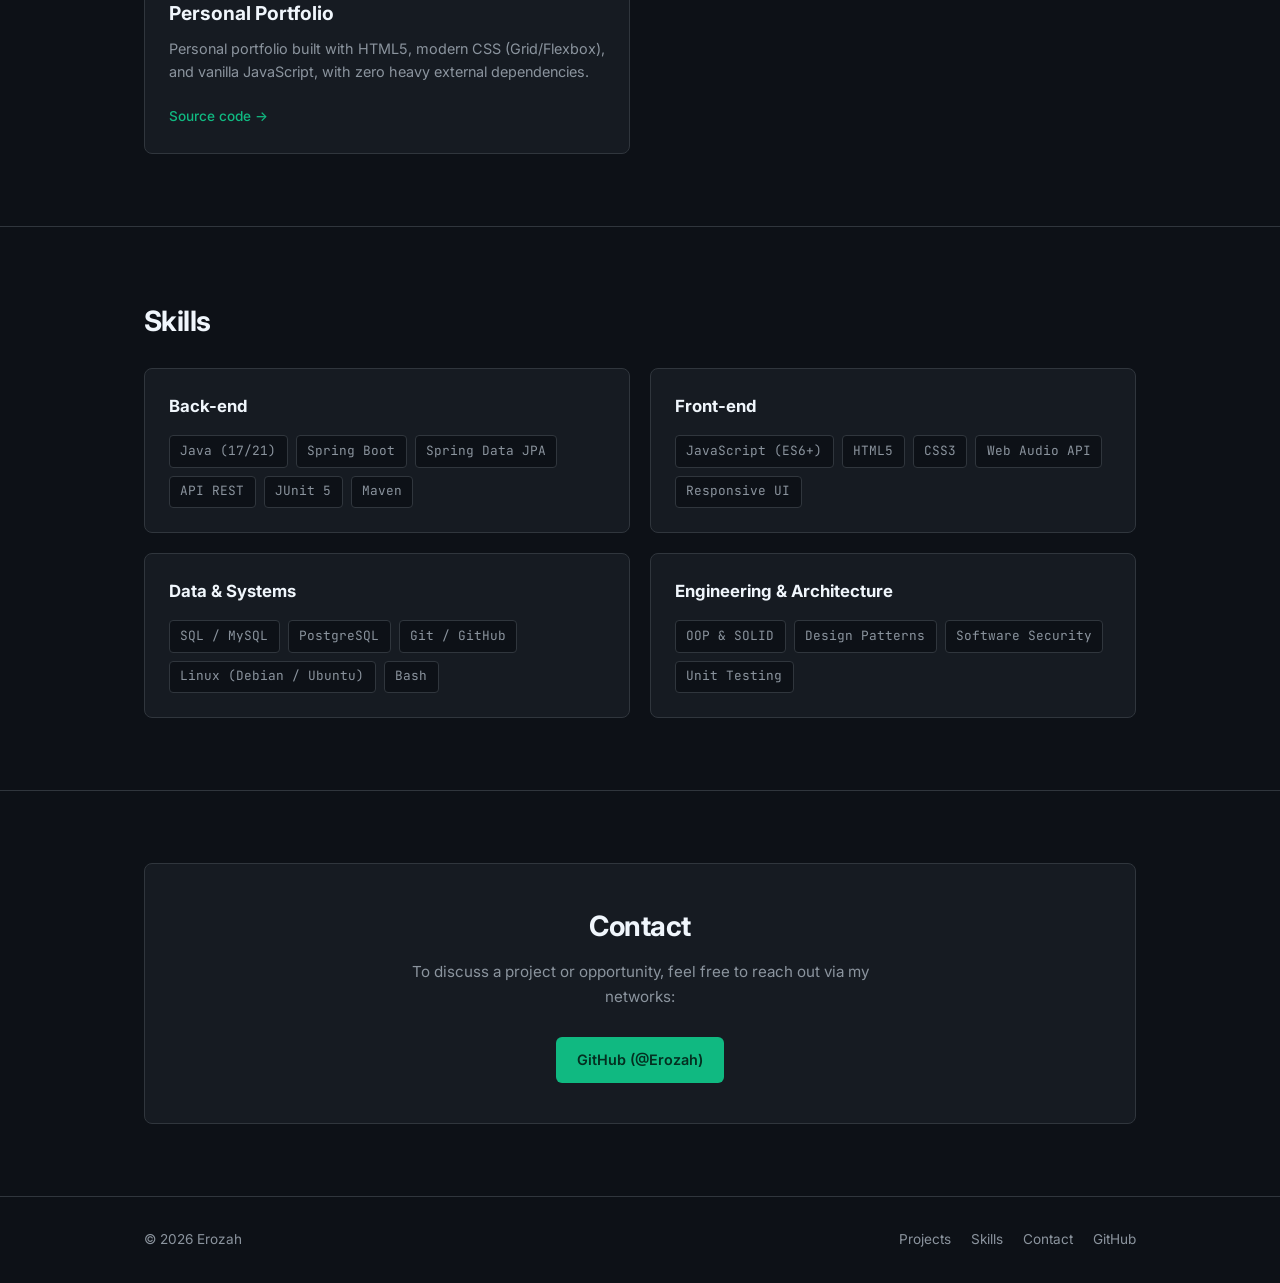
==== commit 08d539b7: "feat: update CartSync project references and links" ====
--- a/index.html
+++ b/index.html
@@ -132,12 +132,12 @@
                             <span>REST API</span>
                             <span>PostgreSQL</span>
                         </div>
-                        <h3 data-i18n="projects.kestachetTitle">Kestachet - API REST & Moteur de Budget</h3>
-                        <p data-i18n="projects.kestachetDesc">
+                        <h3 data-i18n="projects.cartSyncTitle">CartSync - API REST & Moteur de Budget</h3>
+                        <p data-i18n="projects.cartSyncDesc">
                             API de listes de courses partagées conçue en Architecture Hexagonale. Intègre un moteur de calcul de budget en temps réel avec jauges de seuil, une synchronisation par lots (Offline-First) idempotente et un enrichissement via Open Food Facts.
                         </p>
                         <div class="card-link">
-                            <a href="https://github.com/Erozah/kestachet" target="_blank" rel="noreferrer" data-i18n="projects.sourceCode">Code source →</a>
+                            <a href="https://github.com/Erozah/CartSync" target="_blank" rel="noreferrer" data-i18n="projects.sourceCode">Code source →</a>
                         </div>
                     </div>
 
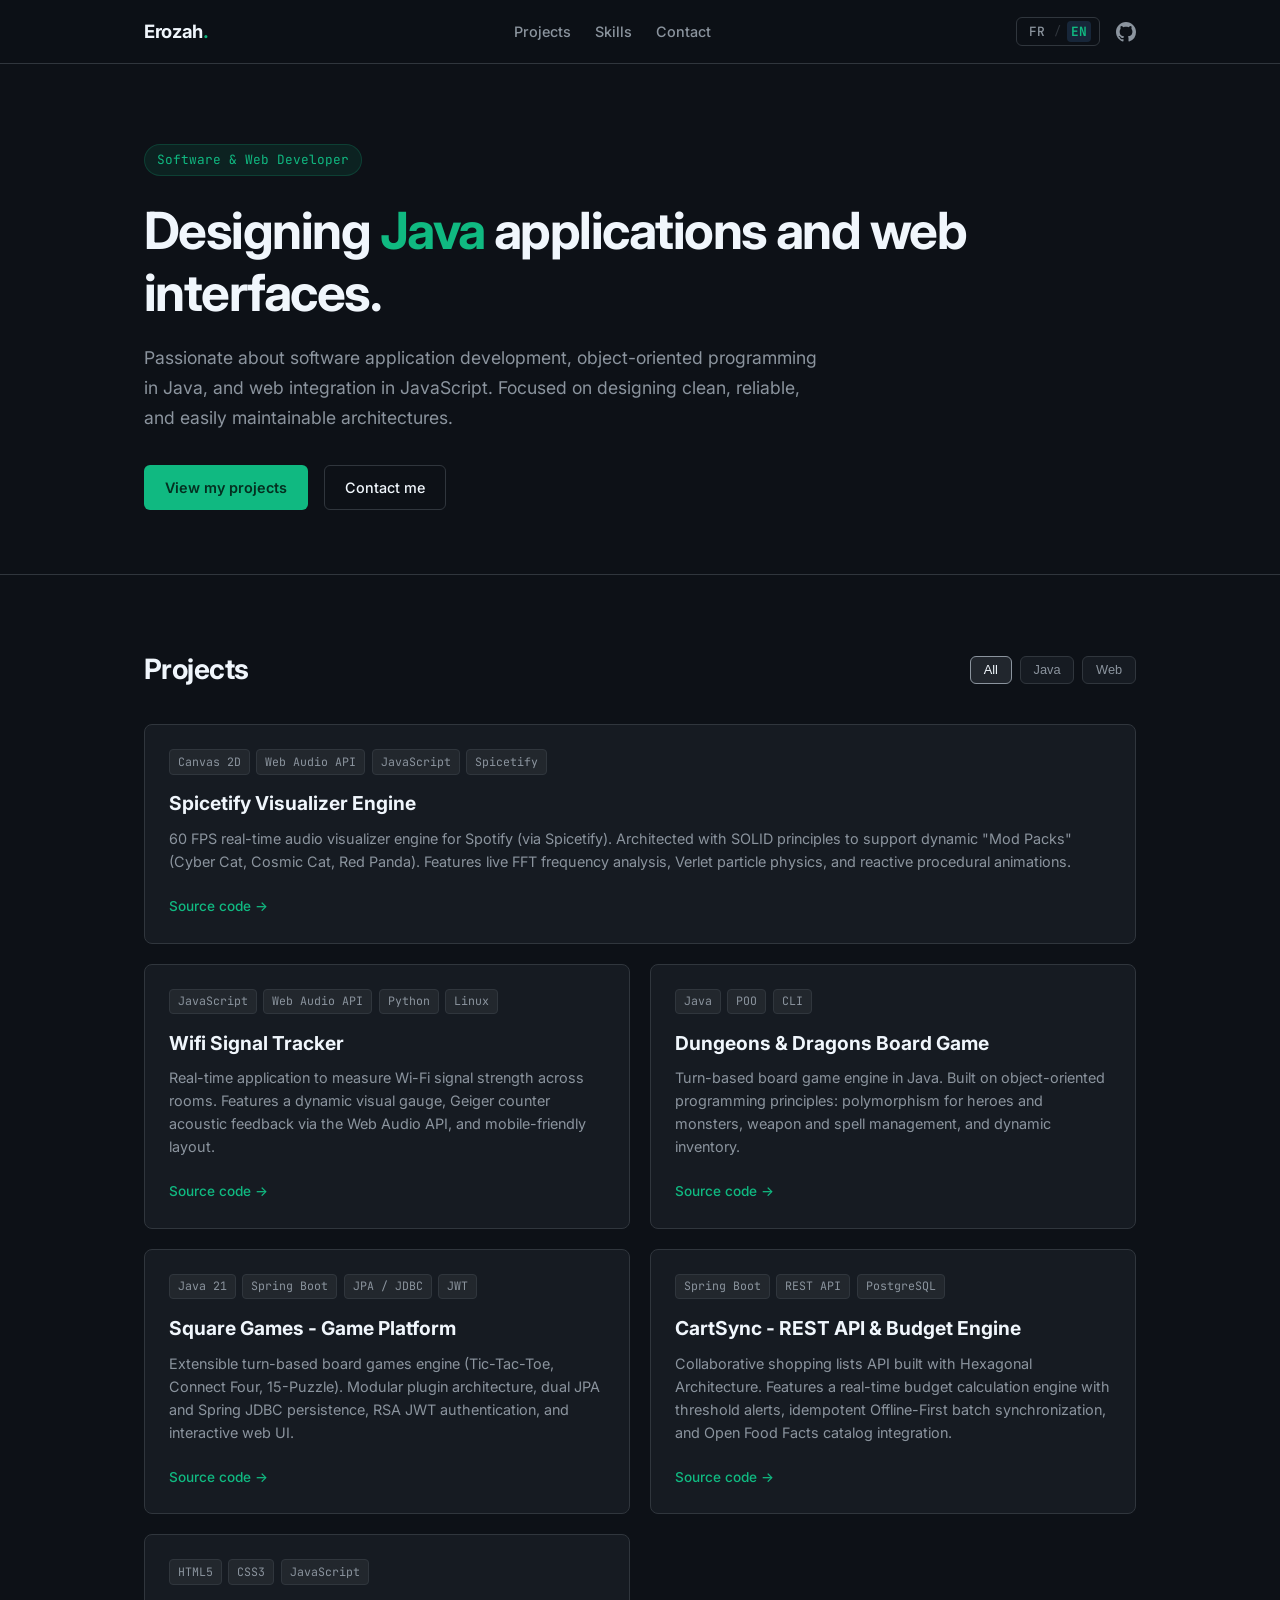
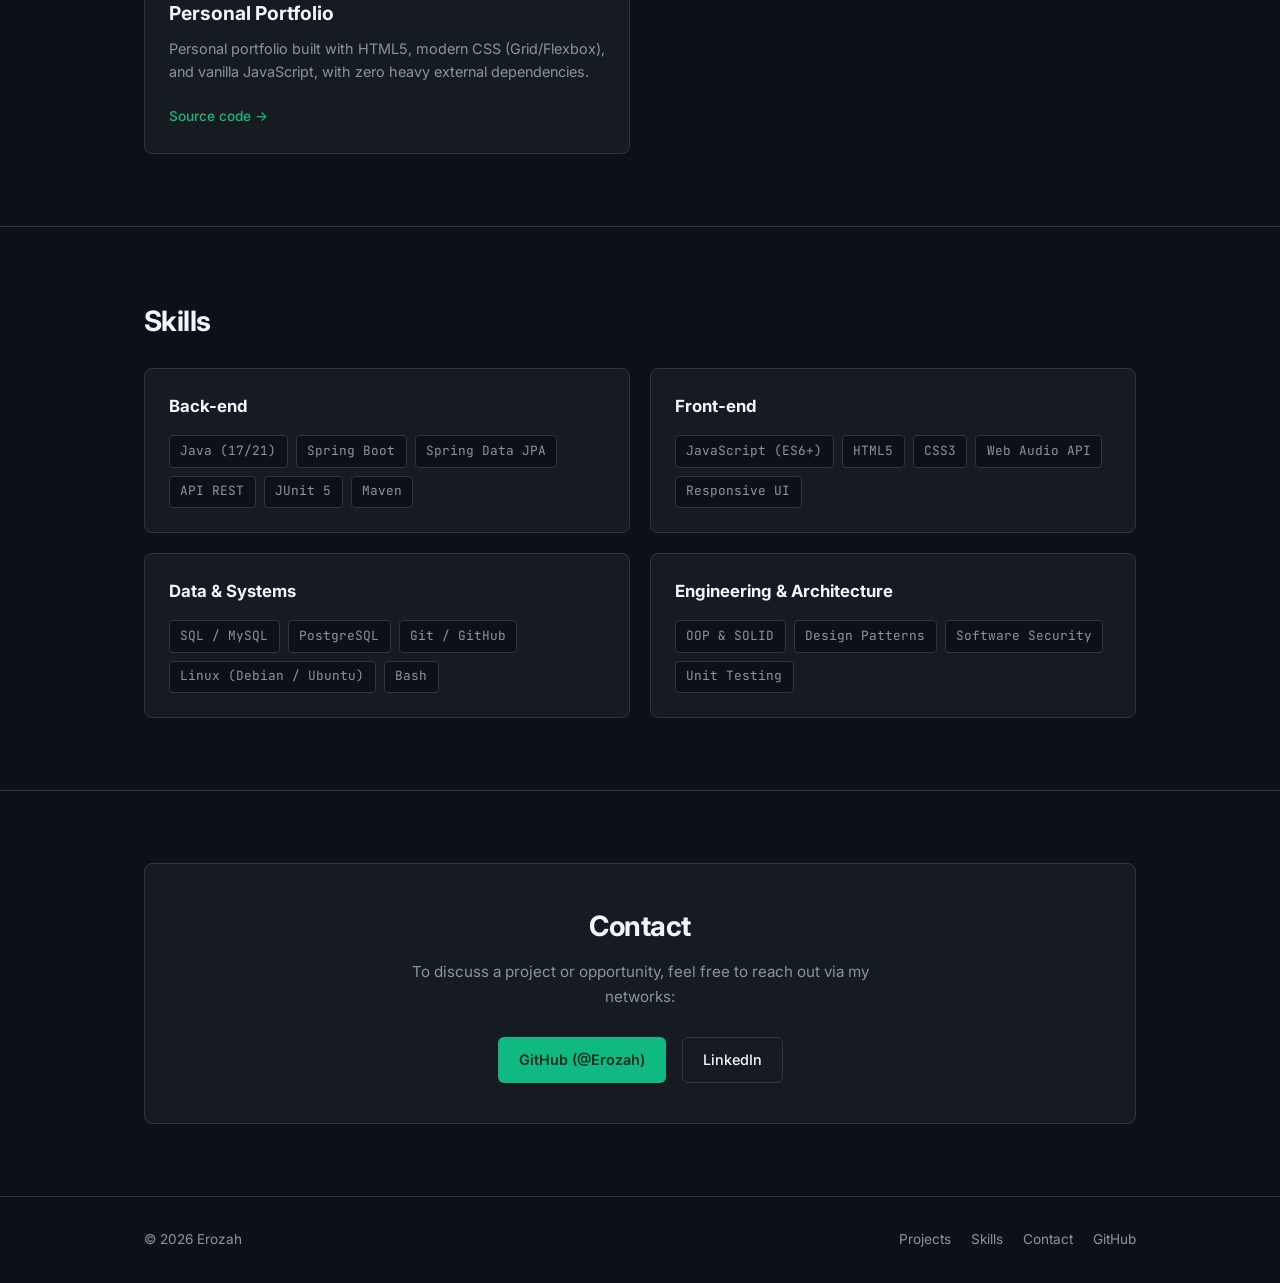
==== commit 23954562: "feat: update CartSync project references and links" ====
--- a/index.html
+++ b/index.html
@@ -217,6 +217,7 @@
                     <p data-i18n="contact.text">Pour échanger sur un projet ou une opportunité, vous pouvez me joindre sur mes réseaux :</p>
                     <div class="contact-links">
                         <a href="https://github.com/Erozah" target="_blank" rel="noreferrer" class="btn btn-primary">GitHub (@Erozah)</a>
+                        <a href="https://linkedin.com/in/mickael-plantard-4b2a19a2/" target="_blank" rel="noreferrer" class="btn btn-outline">LinkedIn</a>
                     </div>
                 </div>
             </div>
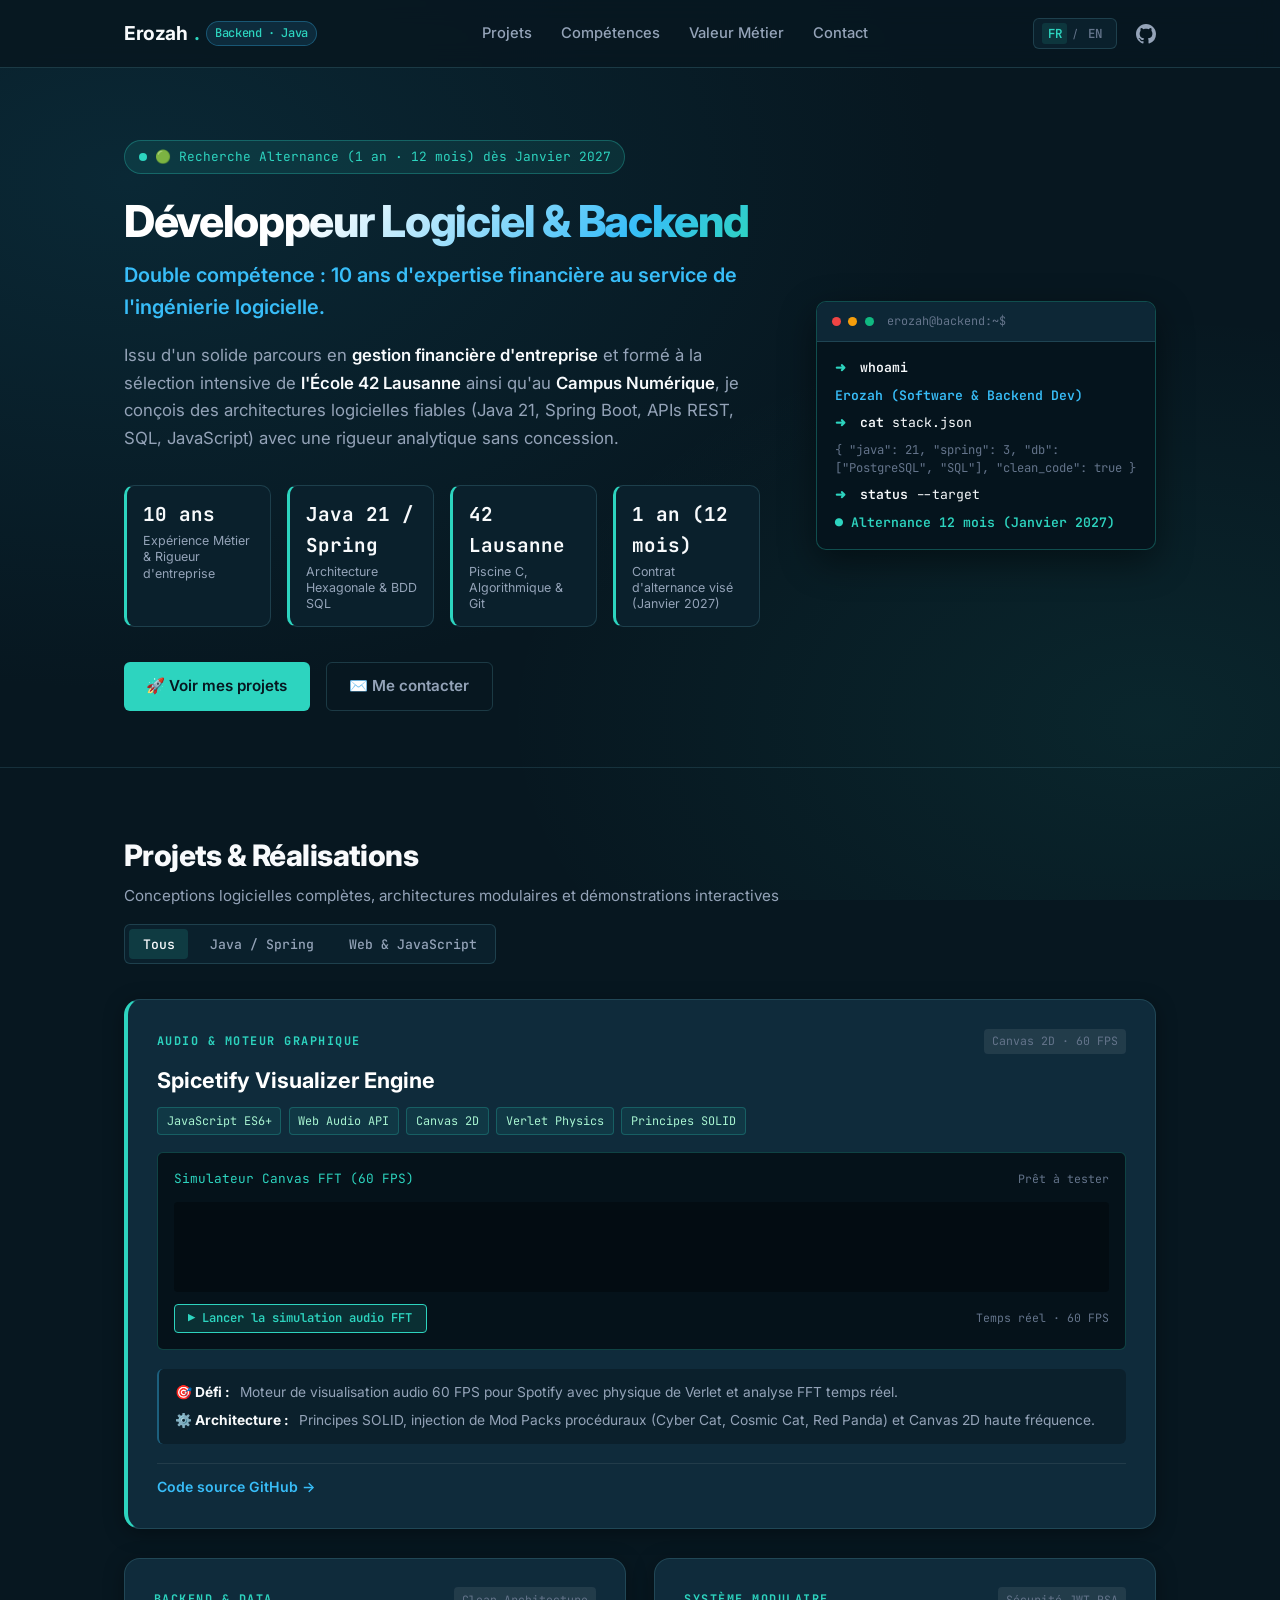
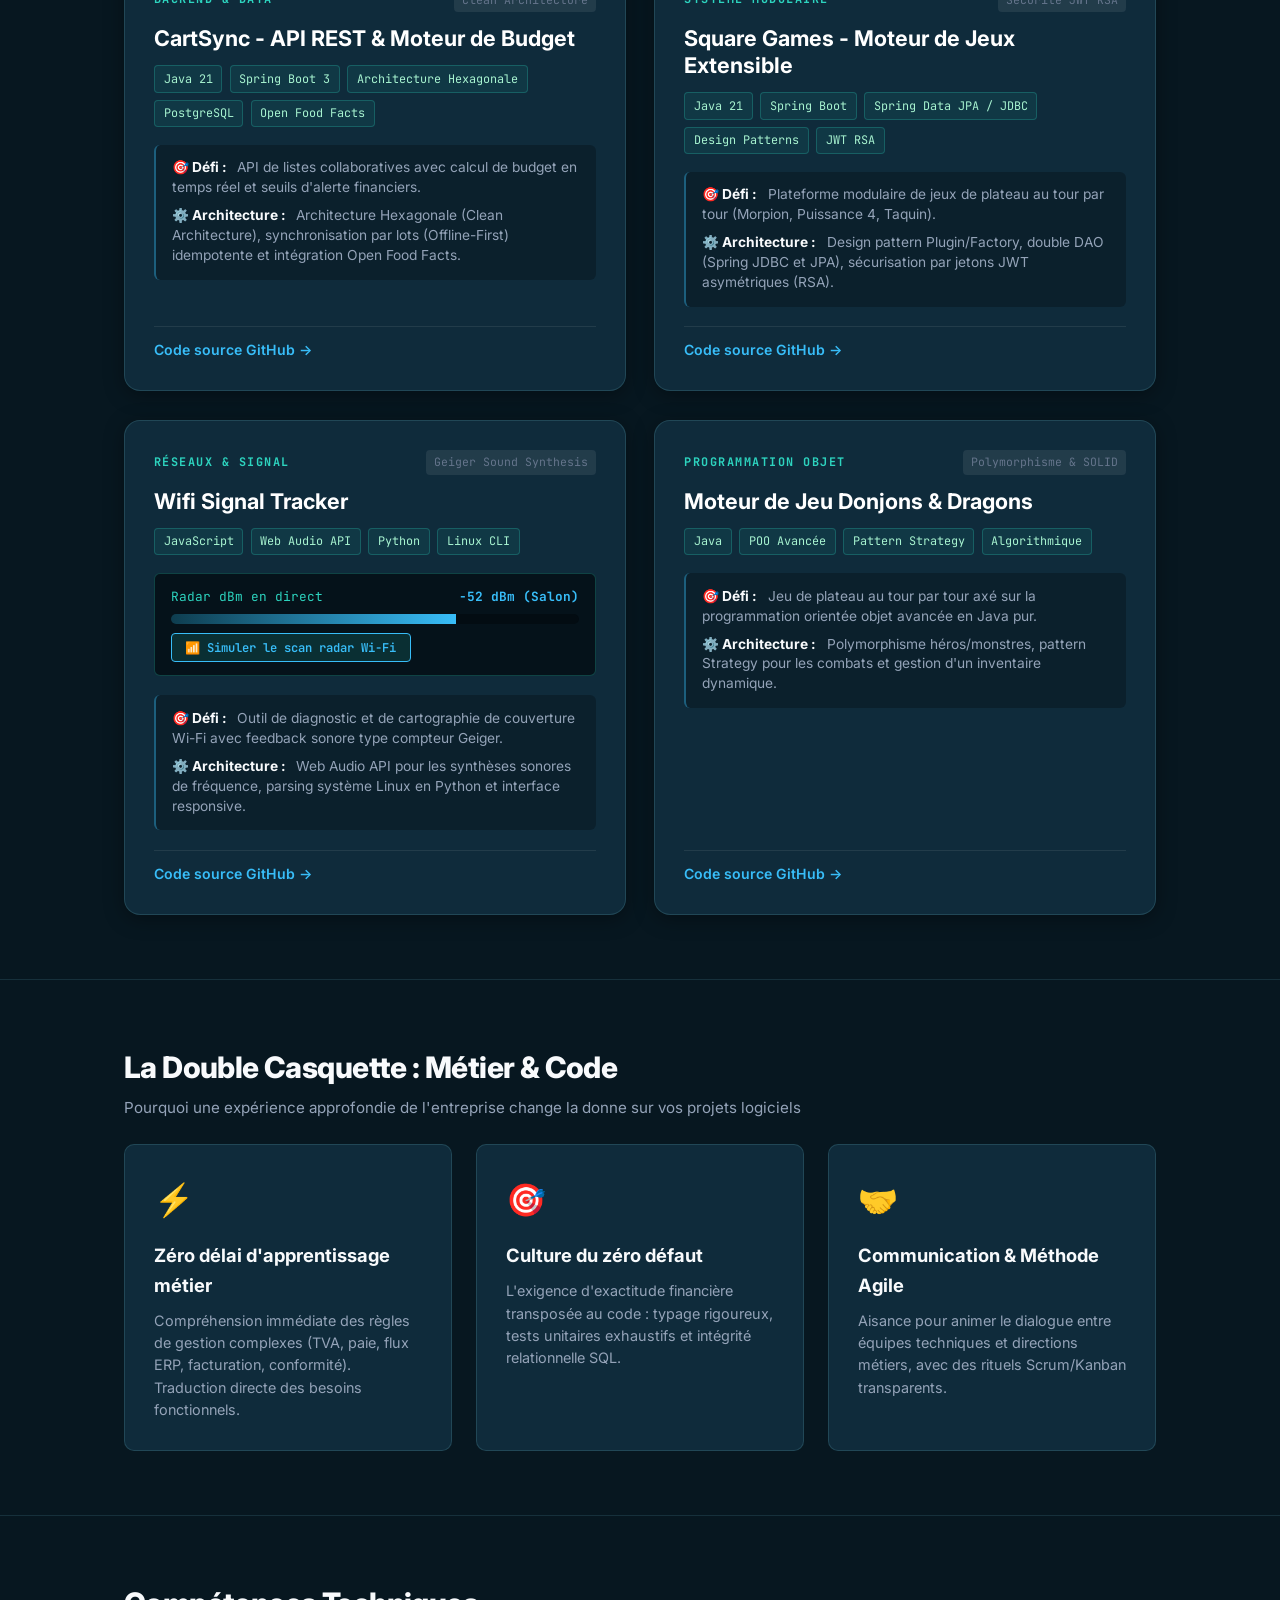
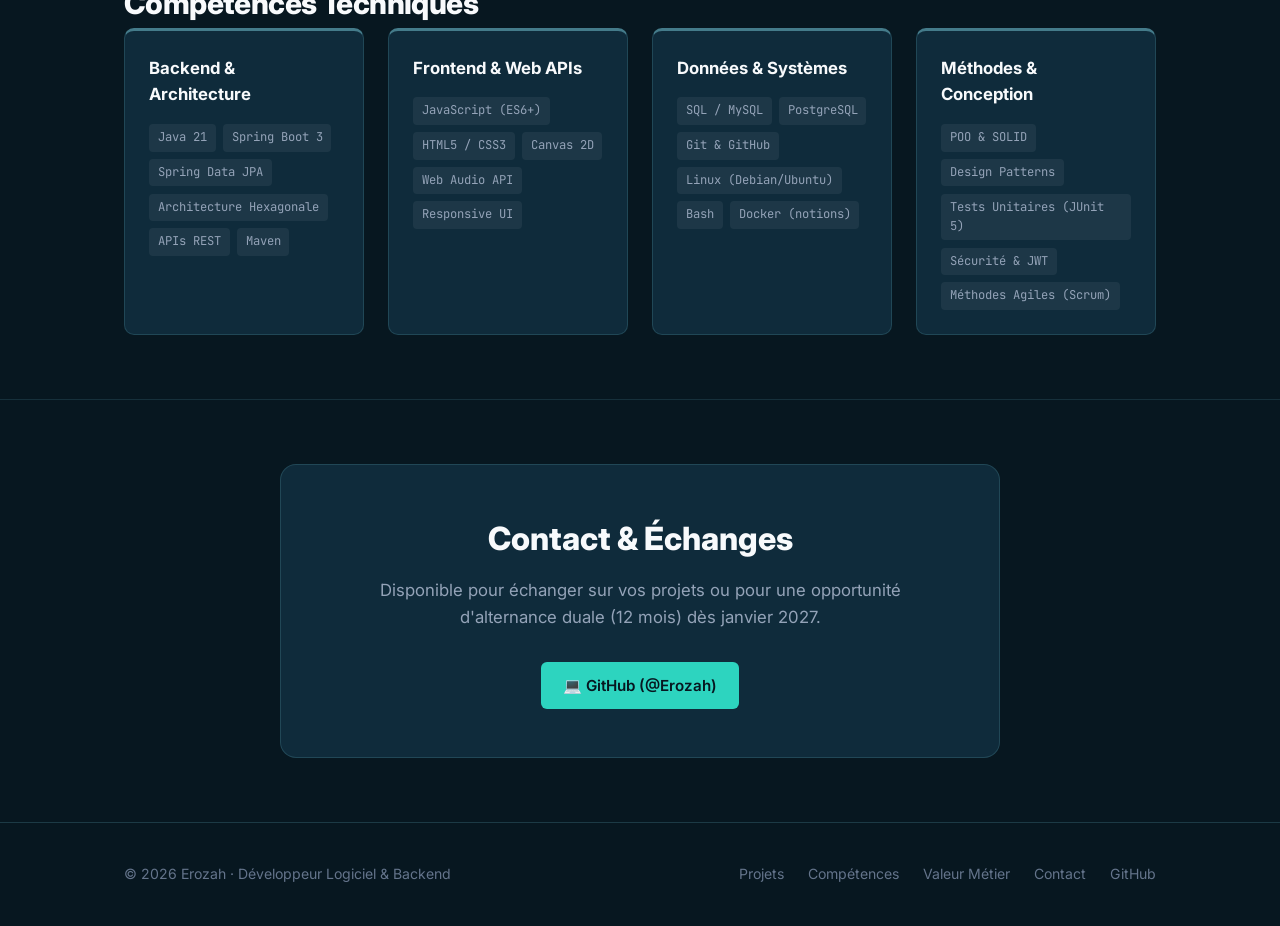
==== commit ae41b647: "feat: redesign portfolio with interactive canvas demo, storytelling hero, and developer terminal bad" ====
--- a/index.html
+++ b/index.html
@@ -3,20 +3,26 @@
 <head>
     <meta charset="UTF-8">
     <meta name="viewport" content="width=device-width, initial-scale=1.0">
-    <title>Erozah · Développeur</title>
+    <title>Erozah · Développeur Logiciel & Backend</title>
+    <meta name="description" content="Portfolio de Erozah - Développeur Logiciel & Backend (Java 21, Spring Boot, SQL, APIs REST, JavaScript). Solide double compétence finance & ingénierie logicielle.">
     <link rel="preconnect" href="https://fonts.googleapis.com">
     <link rel="preconnect" href="https://fonts.gstatic.com" crossorigin>
-    <link href="https://fonts.googleapis.com/css2?family=Inter:wght@400;500;600;700&family=JetBrains+Mono:wght@400;500&display=swap" rel="stylesheet">
+    <link href="https://fonts.googleapis.com/css2?family=Inter:wght@400;500;600;700;800&family=JetBrains+Mono:wght@400;500;600;700&display=swap" rel="stylesheet">
     <link rel="stylesheet" href="css/style.css">
 </head>
 <body>
+    <!-- Navbar -->
     <header class="navbar">
         <div class="container nav-content">
-            <a href="#" class="logo">Erozah<span>.</span></a>
+            <a href="#" class="logo">
+                Erozah<span>.</span>
+                <span class="logo-tag">Backend · Java</span>
+            </a>
             
             <nav class="nav-links" id="navLinks">
                 <a href="#projets" data-i18n="nav.projects">Projets</a>
                 <a href="#competences" data-i18n="nav.skills">Compétences</a>
+                <a href="#valeur-metier" data-i18n="nav.bridge">Valeur Métier</a>
                 <a href="#contact" data-i18n="nav.contact">Contact</a>
             </nav>
 
@@ -26,7 +32,7 @@
                     <span class="lang-divider">/</span>
                     <button type="button" class="lang-btn" data-lang="en" aria-label="English">EN</button>
                 </div>
-                <a href="https://github.com/Erozah" target="_blank" rel="noreferrer" class="github-link" aria-label="GitHub">
+                <a href="https://github.com/Erozah" target="_blank" rel="noreferrer" class="social-nav-link" aria-label="GitHub">
                     <svg width="20" height="20" viewBox="0 0 24 24" fill="currentColor"><path d="M12 0C5.37 0 0 5.37 0 12c0 5.31 3.435 9.795 8.205 11.385.6.105.825-.255.825-.57 0-.285-.015-1.23-.015-2.235-3.015.555-3.795-.735-4.035-1.41-.135-.345-.72-1.41-1.23-1.695-.42-.225-1.02-.78-.015-.795.945-.015 1.62.87 1.845 1.23 1.08 1.815 2.805 1.305 3.495.99.105-.78.42-1.305.765-1.605-2.67-.3-5.46-1.335-5.46-5.925 0-1.305.465-2.385 1.23-3.225-.12-.3-.54-1.53.12-3.18 0 0 1.005-.315 3.3 1.23.96-.27 1.98-.405 3-.405s2.04.135 3 .405c2.295-1.56 3.3-1.23 3.3-1.23.66 1.65.24 2.88.12 3.18.765.84 1.23 1.905 1.23 3.225 0 4.605-2.805 5.625-5.475 5.925.435.375.81 1.095.81 2.22 0 1.605-.015 2.895-.015 3.3 0 .315.225.69.825.57A12.02 12.02 0 0024 12c0-6.63-5.37-12-12-12z"/></svg>
                 </a>
                 <button class="menu-toggle" id="menuToggle" aria-label="Menu">
@@ -37,150 +43,353 @@
     </header>
 
     <main>
+        <!-- Hero Section -->
         <section class="hero">
             <div class="container">
-                <div class="hero-pill" data-i18n="hero.pill">Développeur Logiciel & Web</div>
-                <h1 data-i18n="hero.title">Conception d'applications <span>Java</span> et d'interfaces web.</h1>
-                <p class="hero-text" data-i18n="hero.text">
-                    Passionné par le développement d'applications logicielles, la programmation orientée objet en Java et l'intégration web en JavaScript. Je cherche à concevoir des architectures simples, fiables et faciles à maintenir.
-                </p>
-                <div class="hero-buttons">
-                    <a href="#projets" class="btn btn-primary" data-i18n="hero.btnProjects">Voir mes projets</a>
-                    <a href="#contact" class="btn btn-outline" data-i18n="hero.btnContact">Me contacter</a>
-                </div>
-            </div>
-        </section>
-
+                <div class="hero-layout">
+                    <div class="hero-main">
+                        <div class="status-badge">
+                            <span class="status-dot"></span>
+                            <span data-i18n="hero.status">🟢 Recherche Alternance (1 an · 12 mois) dès Janvier 2027</span>
+                        </div>
+
+                        <h1>
+                            <span class="gradient-text" data-i18n="hero.title">Développeur Logiciel & Backend</span>
+                        </h1>
+                        <p class="hero-subtitle" data-i18n="hero.subtitle">
+                            Double compétence : 10 ans d'expertise financière au service de l'ingénierie logicielle.
+                        </p>
+                        <p class="hero-text" data-i18n="hero.text">
+                            Issu d'un solide parcours en <strong>gestion financière d'entreprise</strong> et formé à la sélection intensive de <strong>l'École 42 Lausanne</strong> ainsi qu'au <strong>Campus Numérique</strong>, je conçois des architectures logicielles fiables (Java 21, Spring Boot, APIs REST, SQL, JavaScript) avec une rigueur analytique sans concession.
+                        </p>
+
+                        <!-- Stats Strip -->
+                        <div class="stats-strip">
+                            <div class="stat-box">
+                                <div class="stat-num" data-i18n="hero.s1_num">10 ans</div>
+                                <div class="stat-label" data-i18n="hero.s1_lbl">Expérience Métier & Rigueur</div>
+                            </div>
+                            <div class="stat-box">
+                                <div class="stat-num" data-i18n="hero.s2_num">Java 21 / Spring</div>
+                                <div class="stat-label" data-i18n="hero.s2_lbl">Architecture Hexagonale & BDD</div>
+                            </div>
+                            <div class="stat-box">
+                                <div class="stat-num" data-i18n="hero.s3_num">42 Lausanne</div>
+                                <div class="stat-label" data-i18n="hero.s3_lbl">Piscine C & Algorithmique</div>
+                            </div>
+                            <div class="stat-box">
+                                <div class="stat-num" data-i18n="hero.s4_num">1 an (12 mois)</div>
+                                <div class="stat-label" data-i18n="hero.s4_lbl">Contrat d'alternance visé</div>
+                            </div>
+                        </div>
+
+                        <!-- CTA Buttons -->
+                        <div class="hero-buttons">
+                            <a href="#projets" class="btn btn-primary" data-i18n="hero.btnProjects">🚀 Voir mes projets</a>
+                            <a href="#contact" class="btn btn-outline" data-i18n="hero.btnContact">✉️ Me contacter</a>
+                        </div>
+                    </div>
+
+                    <div class="hero-code-card">
+                        <div class="code-card-header">
+                            <span class="terminal-dot dot-red"></span>
+                            <span class="terminal-dot dot-yellow"></span>
+                            <span class="terminal-dot dot-green"></span>
+                            <span class="code-card-title">erozah@backend:~$</span>
+                        </div>
+                        <div class="code-card-body">
+                            <div class="code-line"><span class="c-prompt">➜</span> <span class="c-cmd">whoami</span></div>
+                            <div class="code-line c-cyan">Erozah (Software & Backend Dev)</div>
+                            <div class="code-line"><span class="c-prompt">➜</span> <span class="c-cmd">cat</span> stack.json</div>
+                            <div class="code-line c-dim">{ "java": 21, "spring": 3, "db": ["PostgreSQL", "SQL"], "clean_code": true }</div>
+                            <div class="code-line"><span class="c-prompt">➜</span> <span class="c-cmd">status</span> --target</div>
+                            <div class="code-line c-accent">● Alternance 12 mois (Janvier 2027)</div>
+                        </div>
+                    </div>
+                </div>
+            </div>
+        </section>
+                </div>
+            </div>
+        </section>
+
+        <!-- Projects Section -->
         <section class="section" id="projets">
             <div class="container">
                 <div class="section-top">
-                    <h2 data-i18n="projects.title">Projets</h2>
+                    <div class="section-title-wrap">
+                        <h2 data-i18n="projects.title">Projets & Réalisations</h2>
+                        <p data-i18n="projects.subtitle">Conceptions logicielles complètes, architectures modulaires et démonstrations interactives</p>
+                    </div>
                     <div class="filters">
                         <button class="filter-btn active" data-filter="all" data-i18n="projects.filterAll">Tous</button>
-                        <button class="filter-btn" data-filter="java" data-i18n="projects.filterJava">Java</button>
-                        <button class="filter-btn" data-filter="web" data-i18n="projects.filterWeb">Web</button>
+                        <button class="filter-btn" data-filter="java" data-i18n="projects.filterJava">Java / Spring</button>
+                        <button class="filter-btn" data-filter="web" data-i18n="projects.filterWeb">Web & JS</button>
                     </div>
                 </div>
 
                 <div class="projects-grid">
+                    <!-- Project 1 : Spicetify Visualizer (Featured avec démo interactive) -->
                     <div class="project-card featured" data-category="web">
+                        <div class="card-header-top">
+                            <span class="card-category">Audio & Moteur Graphique</span>
+                            <span class="card-badge">Canvas 2D · 60 FPS</span>
+                        </div>
+                        <h3 data-i18n="projects.spicetifyTitle">Spicetify Visualizer Engine</h3>
+                        
                         <div class="card-tags">
+                            <span>JavaScript ES6+</span>
+                            <span>Web Audio API</span>
                             <span>Canvas 2D</span>
-                            <span>Web Audio API</span>
-                            <span>JavaScript</span>
-                            <span>Spicetify</span>
-                        </div>
-                        <h3>Spicetify Visualizer Engine</h3>
-                        <p data-i18n="projects.spicetifyDesc">
-                            Moteur de visualisation audio 60 FPS pour Spotify (via Spicetify). Conception architecturée selon les principes SOLID pour supporter des "Mod Packs" dynamiques (Cyber Cat, Cosmic Cat, Red Panda). Intègre une analyse fréquentielle en temps réel (FFT), un moteur de physique cinématique de Verlet et des environnements procéduraux réactifs.
-                        </p>
-                        <div class="card-link">
-                            <a href="https://github.com/Erozah/spicetify-visualizer" target="_blank" rel="noreferrer" data-i18n="projects.sourceCode">Code source →</a>
-                        </div>
-                    </div>
-
+                            <span>Verlet Physics</span>
+                            <span>Principes SOLID</span>
+                        </div>
+
+                        <!-- Simulateur Canvas FFT Interactif -->
+                        <div class="interactive-simulator">
+                            <div class="sim-header">
+                                <span data-i18n="projects.simTitle">Simulateur Canvas FFT (60 FPS)</span>
+                                <span class="sim-status" id="audioSimStatus" data-i18n="projects.simReady">Prêt à tester</span>
+                            </div>
+                            <canvas id="spicetifyCanvas" class="sim-canvas"></canvas>
+                            <div class="sim-controls">
+                                <button type="button" class="sim-btn" id="toggleAudioSim" data-i18n="projects.simBtn">
+                                    ▶️ Lancer la simulation audio FFT
+                                </button>
+                                <span class="sim-status">Temps réel · 60 FPS</span>
+                            </div>
+                        </div>
+
+                        <div class="case-study-highlights">
+                            <div class="highlight-row">
+                                <span class="highlight-label">🎯 Défi :</span>
+                                <span data-i18n="projects.spicetifyGoal">Moteur de visualisation audio 60 FPS pour Spotify avec physique de Verlet et analyse FFT temps réel.</span>
+                            </div>
+                            <div class="highlight-row">
+                                <span class="highlight-label">⚙️ Architecture :</span>
+                                <span data-i18n="projects.spicetifyArch">Principes SOLID, injection de Mod Packs procéduraux (Cyber Cat, Cosmic Cat, Red Panda) et Canvas 2D haute fréquence.</span>
+                            </div>
+                        </div>
+
+                        <div class="card-actions">
+                            <a href="https://github.com/Erozah/spicetify-visualizer" target="_blank" rel="noreferrer" class="action-link" data-i18n="projects.sourceCode">
+                                Code source GitHub →
+                            </a>
+                        </div>
+                    </div>
+
+                    <!-- Project 2 : CartSync (Java / Spring / Hexagonale) -->
+                    <div class="project-card" data-category="java">
+                        <div class="card-header-top">
+                            <span class="card-category">Backend & Data</span>
+                            <span class="card-badge">Clean Architecture</span>
+                        </div>
+                        <h3 data-i18n="projects.cartSyncTitle">CartSync - API REST & Moteur de Budget</h3>
+                        
+                        <div class="card-tags">
+                            <span>Java 21</span>
+                            <span>Spring Boot 3</span>
+                            <span>Architecture Hexagonale</span>
+                            <span>PostgreSQL</span>
+                            <span>Open Food Facts</span>
+                        </div>
+
+                        <div class="case-study-highlights">
+                            <div class="highlight-row">
+                                <span class="highlight-label">🎯 Défi :</span>
+                                <span data-i18n="projects.cartSyncGoal">API de listes collaboratives avec calcul de budget en temps réel et seuils d'alerte financiers.</span>
+                            </div>
+                            <div class="highlight-row">
+                                <span class="highlight-label">⚙️ Architecture :</span>
+                                <span data-i18n="projects.cartSyncArch">Architecture Hexagonale (Clean Architecture), synchronisation par lots (Offline-First) idempotente et enrichissement via API externe.</span>
+                            </div>
+                        </div>
+
+                        <div class="card-actions">
+                            <a href="https://github.com/Erozah/CartSync" target="_blank" rel="noreferrer" class="action-link" data-i18n="projects.sourceCode">
+                                Code source GitHub →
+                            </a>
+                        </div>
+                    </div>
+
+                    <!-- Project 3 : Square Games (Java / Spring / JWT) -->
+                    <div class="project-card" data-category="java">
+                        <div class="card-header-top">
+                            <span class="card-category">Système Modulaire</span>
+                            <span class="card-badge">Sécurité JWT RSA</span>
+                        </div>
+                        <h3 data-i18n="projects.squareGamesTitle">Square Games - Moteur de Jeux Extensible</h3>
+                        
+                        <div class="card-tags">
+                            <span>Java 21</span>
+                            <span>Spring Boot</span>
+                            <span>Spring Data JPA / JDBC</span>
+                            <span>Design Patterns</span>
+                            <span>JWT RSA</span>
+                        </div>
+
+                        <div class="case-study-highlights">
+                            <div class="highlight-row">
+                                <span class="highlight-label">🎯 Défi :</span>
+                                <span data-i18n="projects.squareGamesGoal">Plateforme modulaire de jeux de plateau au tour par tour (Morpion, Puissance 4, Taquin).</span>
+                            </div>
+                            <div class="highlight-row">
+                                <span class="highlight-label">⚙️ Architecture :</span>
+                                <span data-i18n="projects.squareGamesArch">Design pattern Plugin/Factory, double DAO (Spring JDBC et JPA), sécurisation par jetons JWT asymétriques (RSA).</span>
+                            </div>
+                        </div>
+
+                        <div class="card-actions">
+                            <a href="https://github.com/Erozah/square_games" target="_blank" rel="noreferrer" class="action-link" data-i18n="projects.sourceCode">
+                                Code source GitHub →
+                            </a>
+                        </div>
+                    </div>
+
+                    <!-- Project 4 : Wifi Signal Tracker (Web & System) -->
                     <div class="project-card" data-category="web">
+                        <div class="card-header-top">
+                            <span class="card-category">Réseaux & Signal</span>
+                            <span class="card-badge">Geiger Sound Synthesis</span>
+                        </div>
+                        <h3 data-i18n="projects.wifiTitle">Wifi Signal Tracker</h3>
+                        
                         <div class="card-tags">
                             <span>JavaScript</span>
                             <span>Web Audio API</span>
                             <span>Python</span>
-                            <span>Linux</span>
-                        </div>
-                        <h3>Wifi Signal Tracker</h3>
-                        <p data-i18n="projects.wifiDesc">
-                            Application en temps réel pour analyser la puissance du signal Wi-Fi dans différentes pièces. Comprend une jauge visuelle dynamique, un retour audio façon compteur Geiger via l'API Web Audio et une interface adaptée mobile.
-                        </p>
-                        <div class="card-link">
-                            <a href="https://github.com/Erozah/Wifi_signal_tracker" target="_blank" rel="noreferrer" data-i18n="projects.sourceCode">Code source →</a>
-                        </div>
-                    </div>
-
+                            <span>Linux CLI</span>
+                        </div>
+
+                        <!-- Mini Radar Gauge Simulator -->
+                        <div class="interactive-simulator" style="padding: 0.8rem 1rem;">
+                            <div class="sim-header" style="margin-bottom: 0.4rem;">
+                                <span>Radar dBm en direct</span>
+                                <span id="wifiDbmVal" style="color: #38bdf8; font-weight: 700;">-52 dBm (Salon)</span>
+                            </div>
+                            <div style="background: #030c12; height: 10px; border-radius: 5px; overflow: hidden; margin-bottom: 0.6rem;">
+                                <div id="wifiGaugeFill" style="background: linear-gradient(to right, #0e3d4f, #38bdf8); width: 70%; height: 100%; transition: width 0.3s ease;"></div>
+                            </div>
+                            <button type="button" class="sim-btn" id="toggleWifiSim" style="color: #38bdf8; border-color: #38bdf8;" data-i18n="projects.wifiSimBtn">
+                                📶 Simuler le scan radar Wi-Fi
+                            </button>
+                        </div>
+
+                        <div class="case-study-highlights">
+                            <div class="highlight-row">
+                                <span class="highlight-label">🎯 Défi :</span>
+                                <span data-i18n="projects.wifiGoal">Outil de diagnostic et de cartographie de couverture Wi-Fi avec feedback sonore type compteur Geiger.</span>
+                            </div>
+                            <div class="highlight-row">
+                                <span class="highlight-label">⚙️ Architecture :</span>
+                                <span data-i18n="projects.wifiArch">Web Audio API pour les synthèses sonores de fréquence, parsing système Linux en Python et interface responsive.</span>
+                            </div>
+                        </div>
+
+                        <div class="card-actions">
+                            <a href="https://github.com/Erozah/Wifi_signal_tracker" target="_blank" rel="noreferrer" class="action-link" data-i18n="projects.sourceCode">
+                                Code source GitHub →
+                            </a>
+                        </div>
+                    </div>
+
+                    <!-- Project 5 : D&D Engine (Java POO) -->
                     <div class="project-card" data-category="java">
+                        <div class="card-header-top">
+                            <span class="card-category">Programmation Objet</span>
+                            <span class="card-badge">Polymorphisme & SOLID</span>
+                        </div>
+                        <h3 data-i18n="projects.ddTitle">Moteur de Jeu Donjons & Dragons</h3>
+                        
                         <div class="card-tags">
                             <span>Java</span>
-                            <span>POO</span>
-                            <span>CLI</span>
-                        </div>
-                        <h3 data-i18n="projects.ddTitle">Jeu de plateau Donjons & Dragons</h3>
-                        <p data-i18n="projects.ddDesc">
-                            Moteur de jeu tour par tour en Java. Application des concepts de la programmation orientée objet : polymorphisme pour les héros et les monstres, gestion des armes, des sorts et d'un inventaire dynamique.
+                            <span>POO Avancée</span>
+                            <span>Pattern Strategy</span>
+                            <span>Algorithmique</span>
+                        </div>
+
+                        <div class="case-study-highlights">
+                            <div class="highlight-row">
+                                <span class="highlight-label">🎯 Défi :</span>
+                                <span data-i18n="projects.ddGoal">Jeu de plateau au tour par tour axé sur la programmation orientée objet avancée en Java pur.</span>
+                            </div>
+                            <div class="highlight-row">
+                                <span class="highlight-label">⚙️ Architecture :</span>
+                                <span data-i18n="projects.ddArch">Polymorphisme héros/monstres, pattern Strategy pour les combats et gestion d'un inventaire dynamique.</span>
+                            </div>
+                        </div>
+
+                        <div class="card-actions">
+                            <a href="https://github.com/Erozah/D-D" target="_blank" rel="noreferrer" class="action-link" data-i18n="projects.sourceCode">
+                                Code source GitHub →
+                            </a>
+                        </div>
+                    </div>
+                </div>
+            </div>
+        </section>
+
+        <!-- Section "Le Pont Métier & Code" -->
+        <section class="section" id="valeur-metier">
+            <div class="container">
+                <div class="section-title-wrap">
+                    <h2 data-i18n="bridge.title">La Double Casquette : Métier & Code</h2>
+                    <p data-i18n="bridge.subtitle">Pourquoi 10 ans de finance d'entreprise changent la donne sur vos projets logiciels</p>
+                </div>
+
+                <div class="bridge-grid">
+                    <div class="bridge-card">
+                        <div class="bridge-icon">⚡</div>
+                        <h3 data-i18n="bridge.c1_title">Zéro délai d'apprentissage métier</h3>
+                        <p data-i18n="bridge.c1_desc">
+                            Compréhension immédiate des règles de gestion complexes (TVA, paie, flux ERP, facturation, conformité). Je traduis vos besoins sans intermédiaire.
                         </p>
-                        <div class="card-link">
-                            <a href="https://github.com/Erozah/D-D" target="_blank" rel="noreferrer" data-i18n="projects.sourceCode">Code source →</a>
-                        </div>
-                    </div>
-
-                    <div class="project-card" data-category="java">
-                        <div class="card-tags">
-                            <span>Java 21</span>
-                            <span>Spring Boot</span>
-                            <span>JPA / JDBC</span>
-                            <span>JWT</span>
-                        </div>
-                        <h3 data-i18n="projects.squareGamesTitle">Square Games - Plateforme de Jeux</h3>
-                        <p data-i18n="projects.squareGamesDesc">
-                            Moteur extensible de jeux de plateau au tour par tour (Morpion, Puissance 4, Taquin). Architecture modulaire par plugins, double couche de persistance (JPA et Spring JDBC), sécurisation des flux par jetons JWT (RSA) et interface web interactive.
+                    </div>
+
+                    <div class="bridge-card">
+                        <div class="bridge-icon">🎯</div>
+                        <h3 data-i18n="bridge.c2_title">Culture du zéro défaut</h3>
+                        <p data-i18n="bridge.c2_desc">
+                            L'exigence d'exactitude de l'audit financier transposée au code : typage rigoureux, tests unitaires exhaustifs et intégrité relationnelle SQL.
                         </p>
-                        <div class="card-link">
-                            <a href="https://github.com/Erozah/square_games" target="_blank" rel="noreferrer" data-i18n="projects.sourceCode">Code source →</a>
-                        </div>
-                    </div>
-
-                    <div class="project-card" data-category="java">
-                        <div class="card-tags">
-                            <span>Spring Boot</span>
-                            <span>REST API</span>
-                            <span>PostgreSQL</span>
-                        </div>
-                        <h3 data-i18n="projects.cartSyncTitle">CartSync - API REST & Moteur de Budget</h3>
-                        <p data-i18n="projects.cartSyncDesc">
-                            API de listes de courses partagées conçue en Architecture Hexagonale. Intègre un moteur de calcul de budget en temps réel avec jauges de seuil, une synchronisation par lots (Offline-First) idempotente et un enrichissement via Open Food Facts.
+                    </div>
+
+                    <div class="bridge-card">
+                        <div class="bridge-icon">🤝</div>
+                        <h3 data-i18n="bridge.c3_title">Communication & Méthode Agile</h3>
+                        <p data-i18n="bridge.c3_desc">
+                            Aisance reconnue pour animer le dialogue entre équipes techniques et directions métiers, avec des rituels Scrum/Kanban transparents.
                         </p>
-                        <div class="card-link">
-                            <a href="https://github.com/Erozah/CartSync" target="_blank" rel="noreferrer" data-i18n="projects.sourceCode">Code source →</a>
-                        </div>
-                    </div>
-
-                    <div class="project-card" data-category="web">
-                        <div class="card-tags">
-                            <span>HTML5</span>
-                            <span>CSS3</span>
-                            <span>JavaScript</span>
-                        </div>
-                        <h3 data-i18n="projects.portfolioTitle">Portfolio personnel</h3>
-                        <p data-i18n="projects.portfolioDesc">
-                            Site personnel développé en HTML5, CSS moderne (Grid/Flexbox) et JavaScript vanilla, sans dépendance externe ni framework lourd.
-                        </p>
-                        <div class="card-link">
-                            <a href="https://github.com/Erozah/Portfolio" target="_blank" rel="noreferrer" data-i18n="projects.sourceCode">Code source →</a>
-                        </div>
-                    </div>
-                </div>
-            </div>
-        </section>
-
+                    </div>
+                </div>
+            </div>
+        </section>
+
+        <!-- Technical Skills Section -->
         <section class="section" id="competences">
             <div class="container">
-                <h2 data-i18n="skills.title">Compétences</h2>
+                <div class="section-title-wrap">
+                    <h2 data-i18n="skills.title">Compétences Techniques</h2>
+                </div>
                 <div class="skills-grid">
                     <div class="skill-block">
-                        <h3 data-i18n="skills.backend">Back-end</h3>
+                        <h3 data-i18n="skills.backend">Backend & Architecture</h3>
                         <div class="skill-list">
-                            <span>Java (17/21)</span>
-                            <span>Spring Boot</span>
+                            <span>Java 21</span>
+                            <span>Spring Boot 3</span>
                             <span>Spring Data JPA</span>
-                            <span>API REST</span>
-                            <span>JUnit 5</span>
+                            <span>Architecture Hexagonale</span>
+                            <span>APIs REST</span>
                             <span>Maven</span>
                         </div>
                     </div>
 
                     <div class="skill-block">
-                        <h3 data-i18n="skills.frontend">Front-end</h3>
+                        <h3 data-i18n="skills.frontend">Frontend & Web APIs</h3>
                         <div class="skill-list">
                             <span>JavaScript (ES6+)</span>
-                            <span>HTML5</span>
-                            <span>CSS3</span>
+                            <span>HTML5 / CSS3</span>
+                            <span>Canvas 2D</span>
                             <span>Web Audio API</span>
                             <span>Responsive UI</span>
                         </div>
@@ -191,45 +400,49 @@
                         <div class="skill-list">
                             <span>SQL / MySQL</span>
                             <span>PostgreSQL</span>
-                            <span>Git / GitHub</span>
-                            <span>Linux (Debian / Ubuntu)</span>
+                            <span>Git & GitHub</span>
+                            <span>Linux (Debian/Ubuntu)</span>
                             <span>Bash</span>
+                            <span>Docker (notions)</span>
                         </div>
                     </div>
 
                     <div class="skill-block">
-                        <h3 data-i18n="skills.design">Conception</h3>
+                        <h3 data-i18n="skills.design">Méthodes & Conception</h3>
                         <div class="skill-list">
                             <span data-i18n="skills.oop">POO & SOLID</span>
                             <span>Design Patterns</span>
-                            <span data-i18n="skills.security">Sécurité logicielle</span>
-                            <span data-i18n="skills.testing">Tests unitaires</span>
-                        </div>
-                    </div>
-                </div>
-            </div>
-        </section>
-
+                            <span data-i18n="skills.testing">JUnit 5</span>
+                            <span data-i18n="skills.security">Sécurité & JWT</span>
+                            <span>Méthodes Agiles (Scrum)</span>
+                        </div>
+                    </div>
+                </div>
+            </div>
+        </section>
+
+        <!-- Contact Section -->
         <section class="section" id="contact">
             <div class="container">
                 <div class="contact-card">
-                    <h2 data-i18n="contact.title">Contact</h2>
-                    <p data-i18n="contact.text">Pour échanger sur un projet ou une opportunité, vous pouvez me joindre sur mes réseaux :</p>
+                    <h2 data-i18n="contact.title">Contact & Échanges</h2>
+                    <p data-i18n="contact.text">Disponible pour échanger sur vos projets ou pour une opportunité d'alternance duale (12 mois) dès janvier 2027.</p>
                     <div class="contact-links">
-                        <a href="https://github.com/Erozah" target="_blank" rel="noreferrer" class="btn btn-primary">GitHub (@Erozah)</a>
-                        <a href="https://linkedin.com/in/mickael-plantard-4b2a19a2/" target="_blank" rel="noreferrer" class="btn btn-outline">LinkedIn</a>
+                        <a href="https://github.com/Erozah" target="_blank" rel="noreferrer" class="btn btn-primary">💻 GitHub (@Erozah)</a>
                     </div>
                 </div>
             </div>
         </section>
     </main>
 
+    <!-- Footer -->
     <footer>
         <div class="container footer-content">
-            <p>© 2026 Erozah</p>
+            <p>© 2026 Erozah · Développeur Logiciel & Backend</p>
             <div class="footer-links">
                 <a href="#projets" data-i18n="nav.projects">Projets</a>
                 <a href="#competences" data-i18n="nav.skills">Compétences</a>
+                <a href="#valeur-metier" data-i18n="nav.bridge">Valeur Métier</a>
                 <a href="#contact" data-i18n="nav.contact">Contact</a>
                 <a href="https://github.com/Erozah" target="_blank" rel="noreferrer">GitHub</a>
             </div>
--- a/css/style.css
+++ b/css/style.css
@@ -1,15 +1,26 @@
 :root {
-  --bg: #0d1117;
-  --bg-card: #161b22;
-  --bg-hover: #21262d;
-  --border: #30363d;
-  --border-focus: #10b981;
-  --text: #f0f6fc;
-  --text-muted: #8b949e;
-  --accent: #10b981;
-  --accent-hover: #059669;
+  --bg: #071720;
+  --bg-surface: #0a202c;
+  --bg-card: #0f2b3b;
+  --bg-card-hover: #15384d;
+  --border: rgba(68, 123, 138, 0.35);
+  --border-accent: rgba(45, 212, 191, 0.4);
+  --border-focus: #2dd4bf;
+  --text: #f8fafc;
+  --text-muted: #94a3b8;
+  --text-dim: #64748b;
+  --accent: #2dd4bf;
+  --accent-cyan: #38bdf8;
+  --accent-hover: #14b8a6;
+  --teal-deep: #0e3d4f;
+  --teal-banner: #447b8a;
   --font: 'Inter', -apple-system, BlinkMacSystemFont, 'Segoe UI', Roboto, sans-serif;
   --font-mono: 'JetBrains Mono', monospace;
+  --radius-sm: 6px;
+  --radius-md: 10px;
+  --radius-lg: 16px;
+  --shadow-card: 0 4px 20px rgba(0, 0, 0, 0.35);
+  --shadow-hover: 0 10px 30px rgba(0, 0, 0, 0.5), 0 0 20px rgba(45, 212, 191, 0.15);
 }
 
 *, *::before, *::after {
@@ -25,12 +36,17 @@
 body {
   font-family: var(--font);
   background-color: var(--bg);
+  background-image: 
+    radial-gradient(at 10% 20%, rgba(14, 61, 79, 0.45) 0px, transparent 50%),
+    radial-gradient(at 90% 80%, rgba(45, 212, 191, 0.08) 0px, transparent 40%);
+  background-attachment: fixed;
   color: var(--text);
   line-height: 1.6;
+  min-height: 100vh;
 }
 
 .container {
-  max-width: 1040px;
+  max-width: 1080px;
   margin: 0 auto;
   padding: 0 1.5rem;
 }
@@ -40,15 +56,17 @@
   text-decoration: none;
 }
 
-/* Navbar */
+/* ==============================================================================
+   NAVBAR
+   ============================================================================== */
 .navbar {
   position: sticky;
   top: 0;
-  background: rgba(13, 17, 23, 0.85);
-  backdrop-filter: blur(10px);
+  background: rgba(7, 23, 32, 0.88);
+  backdrop-filter: blur(12px);
   border-bottom: 1px solid var(--border);
   z-index: 100;
-  height: 64px;
+  height: 68px;
 }
 
 .nav-content {
@@ -60,24 +78,38 @@
 
 .logo {
   font-weight: 700;
-  font-size: 1.15rem;
+  font-size: 1.2rem;
   letter-spacing: -0.02em;
+  display: flex;
+  align-items: center;
+  gap: 0.4rem;
 }
 
 .logo span {
   color: var(--accent);
 }
 
+.logo-tag {
+  font-family: var(--font-mono);
+  font-size: 0.75rem;
+  color: var(--accent-cyan);
+  background: rgba(56, 189, 248, 0.12);
+  border: 1px solid rgba(56, 189, 248, 0.3);
+  padding: 0.15rem 0.5rem;
+  border-radius: 999px;
+  font-weight: 500;
+}
+
 .nav-links {
   display: flex;
-  gap: 1.5rem;
+  gap: 1.8rem;
 }
 
 .nav-links a {
   color: var(--text-muted);
-  font-size: 0.9rem;
+  font-size: 0.92rem;
   font-weight: 500;
-  transition: color 0.2s;
+  transition: color 0.2s, transform 0.2s;
 }
 
 .nav-links a:hover {
@@ -87,383 +119,807 @@
 .nav-right {
   display: flex;
   align-items: center;
-  gap: 1rem;
-}
-
-.github-link {
-  color: var(--text-muted);
-  display: flex;
-  align-items: center;
-  transition: color 0.2s;
-}
-
-.github-link:hover {
-  color: var(--text);
-}
-
-/* Language Switcher */
+  gap: 1.2rem;
+}
+
 .lang-switch {
   display: inline-flex;
   align-items: center;
   gap: 0.35rem;
-  background: var(--surface);
+  background: var(--bg-surface);
   border: 1px solid var(--border);
-  border-radius: 6px;
   padding: 0.2rem 0.5rem;
-  font-family: var(--font-mono);
-  font-size: 0.8rem;
-  user-select: none;
+  border-radius: var(--radius-sm);
 }
 
 .lang-btn {
   background: none;
   border: none;
-  color: var(--text-muted);
-  font-family: inherit;
-  font-size: inherit;
-  font-weight: 500;
+  color: var(--text-dim);
+  font-family: var(--font-mono);
+  font-size: 0.78rem;
+  font-weight: 600;
   cursor: pointer;
-  padding: 0.1rem 0.25rem;
-  border-radius: 4px;
-  transition: color 0.2s, background-color 0.2s;
-}
-
-.lang-btn:hover {
-  color: var(--text);
+  padding: 0.15rem 0.35rem;
+  border-radius: 3px;
+  transition: all 0.2s;
 }
 
 .lang-btn.active {
   color: var(--accent);
-  font-weight: 700;
-  background: rgba(88, 166, 255, 0.15);
+  background: rgba(45, 212, 191, 0.12);
 }
 
 .lang-divider {
-  color: var(--border);
+  color: var(--text-dim);
   font-size: 0.75rem;
+}
+
+.social-nav-link {
+  color: var(--text-muted);
+  display: flex;
+  align-items: center;
+  transition: color 0.2s, transform 0.2s;
+}
+
+.social-nav-link:hover {
+  color: var(--accent);
+  transform: translateY(-1px);
 }
 
 .menu-toggle {
   display: none;
+  flex-direction: column;
+  gap: 5px;
   background: none;
   border: none;
   cursor: pointer;
-  padding: 4px;
 }
 
 .menu-toggle span {
-  display: block;
-  width: 20px;
+  width: 22px;
   height: 2px;
   background: var(--text);
-  margin: 4px 0;
-}
-
-/* Hero */
+  border-radius: 2px;
+  transition: 0.2s;
+}
+
+/* ==============================================================================
+   HERO SECTION
+   ============================================================================== */
 .hero {
-  padding: 5rem 0 4rem;
-}
-
-.hero-pill {
+  padding: 4.5rem 0 3.5rem;
+  position: relative;
+}
+
+.hero-layout {
+  display: flex;
+  align-items: center;
+  gap: 3.5rem;
+}
+
+.hero-main {
+  flex: 1;
+}
+
+.hero-code-card {
+  flex-shrink: 0;
+  width: 340px;
+  max-width: 100%;
+  background: #05141d;
+  border: 1px solid rgba(45, 212, 191, 0.3);
+  border-radius: var(--radius-md);
+  box-shadow: 0 12px 36px rgba(0, 0, 0, 0.45);
+  overflow: hidden;
+  font-family: var(--font-mono);
+  font-size: 0.82rem;
+  line-height: 1.5;
+  transition: transform 0.3s ease, border-color 0.3s ease;
+}
+
+.hero-code-card:hover {
+  transform: translateY(-2px);
+  border-color: var(--accent);
+}
+
+.code-card-header {
+  background: rgba(15, 43, 59, 0.85);
+  padding: 0.65rem 0.95rem;
+  display: flex;
+  align-items: center;
+  gap: 0.45rem;
+  border-bottom: 1px solid var(--border);
+}
+
+.terminal-dot {
+  width: 9px;
+  height: 9px;
+  border-radius: 50%;
   display: inline-block;
+}
+
+.dot-red { background: #ef4444; }
+.dot-yellow { background: #f59e0b; }
+.dot-green { background: #10b981; }
+
+.code-card-title {
+  color: var(--text-dim);
+  font-size: 0.74rem;
+  margin-left: 0.4rem;
+}
+
+.code-card-body {
+  padding: 1rem 1.15rem;
+  display: flex;
+  flex-direction: column;
+  gap: 0.5rem;
+}
+
+.code-line {
+  color: var(--text);
+  word-break: break-word;
+}
+
+.c-prompt { color: var(--accent); font-weight: 700; margin-right: 0.35rem; }
+.c-cmd { color: #f8fafc; font-weight: 600; }
+.c-cyan { color: var(--accent-cyan); font-weight: 600; }
+.c-accent { color: var(--accent); font-weight: 600; }
+.c-dim { color: var(--text-dim); font-size: 0.76rem; }
+
+
+.status-badge {
+  display: inline-flex;
+  align-items: center;
+  gap: 0.5rem;
   font-family: var(--font-mono);
   font-size: 0.8rem;
+  background: rgba(45, 212, 191, 0.1);
+  border: 1px solid rgba(45, 212, 191, 0.3);
   color: var(--accent);
-  background: rgba(16, 185, 129, 0.1);
-  border: 1px solid rgba(16, 185, 129, 0.2);
-  padding: 0.3rem 0.75rem;
-  border-radius: 20px;
-  margin-bottom: 1.5rem;
+  padding: 0.35rem 0.85rem;
+  border-radius: 999px;
+  margin-bottom: 1.4rem;
+}
+
+.status-dot {
+  width: 8px;
+  height: 8px;
+  background-color: var(--accent);
+  border-radius: 50%;
+  animation: pulse-dot 2s infinite ease-in-out;
+}
+
+@keyframes pulse-dot {
+  0%, 100% { opacity: 1; transform: scale(1); }
+  50% { opacity: 0.4; transform: scale(0.85); }
 }
 
 .hero h1 {
-  font-size: clamp(2rem, 4.5vw, 3.2rem);
-  font-weight: 700;
+  font-size: 2.75rem;
+  font-weight: 800;
   letter-spacing: -0.03em;
-  line-height: 1.2;
-  margin-bottom: 1.25rem;
-}
-
-.hero h1 span {
-  color: var(--accent);
+  line-height: 1.15;
+  margin-bottom: 0.75rem;
+}
+
+.hero h1 .gradient-text {
+  background: linear-gradient(135deg, #ffffff 30%, var(--accent-cyan) 80%, var(--accent) 100%);
+  -webkit-background-clip: text;
+  -webkit-text-fill-color: transparent;
+}
+
+.hero-subtitle {
+  font-size: 1.25rem;
+  font-weight: 600;
+  color: var(--accent-cyan);
+  margin-bottom: 1.2rem;
 }
 
 .hero-text {
-  font-size: 1.1rem;
+  font-size: 1.05rem;
   color: var(--text-muted);
   max-width: 680px;
   margin-bottom: 2rem;
-  line-height: 1.7;
-}
-
+  line-height: 1.65;
+}
+
+.hero-text strong {
+  color: var(--text);
+  font-weight: 600;
+}
+
+/* Stats Badges Row */
+.stats-strip {
+  display: grid;
+  grid-template-columns: repeat(4, 1fr);
+  gap: 1rem;
+  margin-bottom: 2.2rem;
+}
+
+.stat-box {
+  background: var(--bg-surface);
+  border: 1px solid var(--border);
+  padding: 0.85rem 1rem;
+  border-radius: var(--radius-md);
+  border-left: 3px solid var(--accent);
+  transition: transform 0.2s, border-color 0.2s;
+}
+
+.stat-box:hover {
+  transform: translateY(-2px);
+  border-color: var(--accent);
+}
+
+.stat-num {
+  font-family: var(--font-mono);
+  font-size: 1.2rem;
+  font-weight: 700;
+  color: var(--text);
+}
+
+.stat-label {
+  font-size: 0.78rem;
+  color: var(--text-muted);
+  line-height: 1.3;
+  margin-top: 0.2rem;
+}
+
+/* CTA Buttons */
 .hero-buttons {
   display: flex;
+  flex-wrap: wrap;
   gap: 1rem;
-  flex-wrap: wrap;
 }
 
 .btn {
   display: inline-flex;
   align-items: center;
-  justify-content: center;
-  padding: 0.65rem 1.25rem;
-  border-radius: 6px;
-  font-size: 0.9rem;
+  gap: 0.5rem;
+  padding: 0.7rem 1.4rem;
+  border-radius: var(--radius-sm);
+  font-weight: 600;
+  font-size: 0.95rem;
+  cursor: pointer;
+  transition: all 0.2s ease;
+  border: none;
+}
+
+.btn-primary {
+  background: var(--accent);
+  color: #071720;
+}
+
+.btn-primary:hover {
+  background: var(--accent-hover);
+  transform: translateY(-2px);
+  box-shadow: 0 4px 14px rgba(45, 212, 191, 0.4);
+}
+
+.btn-secondary {
+  background: rgba(255, 255, 255, 0.08);
+  border: 1px solid var(--border);
+  color: var(--text);
+}
+
+.btn-secondary:hover {
+  background: rgba(255, 255, 255, 0.14);
+  border-color: var(--accent-cyan);
+  transform: translateY(-2px);
+}
+
+.btn-outline {
+  background: transparent;
+  border: 1px solid var(--border);
+  color: var(--text-muted);
+}
+
+.btn-outline:hover {
+  color: var(--text);
+  border-color: var(--text);
+}
+
+/* ==============================================================================
+   SECTION HEADERS
+   ============================================================================== */
+.section {
+  padding: 4rem 0;
+  border-top: 1px solid rgba(68, 123, 138, 0.25);
+}
+
+.section-top {
+  display: flex;
+  align-items: center;
+  justify-content: space-between;
+  margin-bottom: 2.2rem;
+  flex-wrap: wrap;
+  gap: 1rem;
+}
+
+.section-title-wrap h2 {
+  font-size: 1.85rem;
+  font-weight: 800;
+  letter-spacing: -0.02em;
+}
+
+.section-title-wrap p {
+  color: var(--text-muted);
+  font-size: 0.95rem;
+  margin-top: 0.3rem;
+}
+
+/* Filters */
+.filters {
+  display: flex;
+  gap: 0.5rem;
+  background: var(--bg-surface);
+  padding: 0.25rem;
+  border-radius: var(--radius-sm);
+  border: 1px solid var(--border);
+}
+
+.filter-btn {
+  background: none;
+  border: none;
+  color: var(--text-muted);
+  font-family: var(--font-mono);
+  font-size: 0.82rem;
   font-weight: 500;
+  padding: 0.4rem 0.85rem;
+  border-radius: 4px;
   cursor: pointer;
   transition: all 0.2s;
-  border: 1px solid transparent;
-}
-
-.btn-primary {
-  background: var(--accent);
-  color: #042f20;
-  font-weight: 600;
-}
-
-.btn-primary:hover {
-  background: var(--accent-hover);
-}
-
-.btn-outline {
-  border-color: var(--border);
-  color: var(--text);
-}
-
-.btn-outline:hover {
-  border-color: var(--text-muted);
-  background: var(--bg-card);
-}
-
-/* Sections */
-.section {
-  padding: 4.5rem 0;
-  border-top: 1px solid var(--border);
-}
-
-.section h2 {
-  font-size: 1.75rem;
-  letter-spacing: -0.02em;
-  margin-bottom: 1.5rem;
-}
-
-.section-top {
-  display: flex;
-  align-items: center;
-  justify-content: space-between;
-  margin-bottom: 2rem;
-  flex-wrap: wrap;
-  gap: 1rem;
-}
-
-.section-top h2 {
-  margin-bottom: 0;
-}
-
-.filters {
-  display: flex;
-  gap: 0.5rem;
-}
-
-.filter-btn {
-  background: var(--bg-card);
-  border: 1px solid var(--border);
-  color: var(--text-muted);
-  padding: 0.35rem 0.8rem;
-  border-radius: 6px;
-  font-size: 0.8rem;
-  cursor: pointer;
-  transition: all 0.2s;
-}
-
-.filter-btn:hover, .filter-btn.active {
-  color: var(--text);
-  border-color: var(--text-muted);
-  background: var(--bg-hover);
-}
-
-/* Projects */
+}
+
+.filter-btn.active, .filter-btn:hover {
+  color: var(--text);
+  background: rgba(45, 212, 191, 0.15);
+}
+
+/* ==============================================================================
+   PROJECT CARDS & CASE STUDIES
+   ============================================================================== */
 .projects-grid {
   display: grid;
   grid-template-columns: repeat(2, 1fr);
-  gap: 1.25rem;
+  gap: 1.8rem;
 }
 
 .project-card {
   background: var(--bg-card);
   border: 1px solid var(--border);
-  border-radius: 8px;
-  padding: 1.5rem;
+  border-radius: var(--radius-lg);
+  padding: 1.8rem;
   display: flex;
   flex-direction: column;
-  justify-content: space-between;
-  transition: border-color 0.2s, transform 0.2s;
+  transition: all 0.3s cubic-bezier(0.16, 1, 0.3, 1);
+  box-shadow: var(--shadow-card);
+  position: relative;
+  overflow: hidden;
 }
 
 .project-card:hover {
-  border-color: var(--border-focus);
-  transform: translateY(-2px);
+  transform: translateY(-4px);
+  border-color: var(--border-accent);
+  box-shadow: var(--shadow-hover);
+  background: var(--bg-card-hover);
 }
 
 .project-card.featured {
   grid-column: span 2;
+  border-left: 4px solid var(--accent);
+}
+
+.card-header-top {
+  display: flex;
+  justify-content: space-between;
+  align-items: center;
+  margin-bottom: 0.8rem;
+}
+
+.card-category {
+  font-family: var(--font-mono);
+  font-size: 0.74rem;
+  text-transform: uppercase;
+  letter-spacing: 1.5px;
+  color: var(--accent);
+  font-weight: 700;
+}
+
+.card-badge {
+  font-family: var(--font-mono);
+  font-size: 0.72rem;
+  padding: 0.2rem 0.5rem;
+  background: rgba(255, 255, 255, 0.08);
+  border-radius: 4px;
+  color: var(--text-dim);
+}
+
+.project-card h3 {
+  font-size: 1.35rem;
+  font-weight: 700;
+  color: #ffffff;
+  margin-bottom: 0.85rem;
+  line-height: 1.25;
 }
 
 .card-tags {
   display: flex;
   flex-wrap: wrap;
+  gap: 0.45rem;
+  margin-bottom: 1.1rem;
+}
+
+.card-tags span {
+  font-family: var(--font-mono);
+  font-size: 0.74rem;
+  background: rgba(45, 212, 191, 0.08);
+  border: 1px solid rgba(45, 212, 191, 0.25);
+  color: #a7f3d0;
+  padding: 0.2rem 0.55rem;
+  border-radius: 4px;
+}
+
+/* Structured Highlights inside cards */
+.case-study-highlights {
+  background: rgba(0, 0, 0, 0.25);
+  border-radius: var(--radius-sm);
+  padding: 0.85rem 1rem;
+  margin-bottom: 1.2rem;
+  display: flex;
+  flex-direction: column;
+  gap: 0.5rem;
+  border-left: 2px solid rgba(56, 189, 248, 0.4);
+}
+
+.highlight-row {
+  font-size: 0.86rem;
+  line-height: 1.45;
+  color: var(--text-muted);
+}
+
+.highlight-label {
+  font-weight: 700;
+  color: var(--text);
+  margin-right: 0.4rem;
+}
+
+.card-desc {
+  font-size: 0.92rem;
+  color: var(--text-muted);
+  line-height: 1.55;
+  margin-bottom: 1.4rem;
+  flex-grow: 1;
+}
+
+/* Interactive Simulators inside cards */
+.interactive-simulator {
+  background: #05121a;
+  border: 1px solid rgba(45, 212, 191, 0.25);
+  border-radius: var(--radius-sm);
+  padding: 1rem;
+  margin-bottom: 1.2rem;
+}
+
+.sim-header {
+  display: flex;
+  align-items: center;
+  justify-content: space-between;
+  margin-bottom: 0.75rem;
+  font-size: 0.8rem;
+  font-family: var(--font-mono);
+  color: var(--accent);
+}
+
+.sim-canvas {
+  width: 100%;
+  height: 90px;
+  background: #030c12;
+  border-radius: 4px;
+  display: block;
+}
+
+.sim-controls {
+  display: flex;
+  align-items: center;
+  justify-content: space-between;
+  margin-top: 0.75rem;
+}
+
+.sim-btn {
+  background: rgba(45, 212, 191, 0.15);
+  border: 1px solid var(--accent);
+  color: var(--accent);
+  font-family: var(--font-mono);
+  font-size: 0.76rem;
+  font-weight: 600;
+  padding: 0.35rem 0.85rem;
+  border-radius: 4px;
+  cursor: pointer;
+  transition: all 0.2s;
+  display: inline-flex;
+  align-items: center;
   gap: 0.4rem;
-  margin-bottom: 0.85rem;
-}
-
-.card-tags span {
-  font-family: var(--font-mono);
-  font-size: 0.725rem;
-  background: rgba(255, 255, 255, 0.05);
+}
+
+.sim-btn:hover {
+  background: var(--accent);
+  color: #071720;
+}
+
+.sim-status {
+  font-family: var(--font-mono);
+  font-size: 0.72rem;
+  color: var(--text-dim);
+}
+
+/* Card Actions */
+.card-actions {
+  display: flex;
+  align-items: center;
+  gap: 0.85rem;
+  margin-top: auto;
+  padding-top: 0.75rem;
+  border-top: 1px solid rgba(255, 255, 255, 0.08);
+}
+
+.action-link {
+  display: inline-flex;
+  align-items: center;
+  gap: 0.4rem;
+  font-size: 0.88rem;
+  font-weight: 600;
+  color: var(--accent-cyan);
+  transition: color 0.2s, transform 0.2s;
+}
+
+.action-link:hover {
+  color: #ffffff;
+  transform: translateX(2px);
+}
+
+/* ==============================================================================
+   SECTION : LE PONT MÉTIER & CODE
+   ============================================================================== */
+.bridge-grid {
+  display: grid;
+  grid-template-columns: repeat(3, 1fr);
+  gap: 1.5rem;
+  margin-top: 1.5rem;
+}
+
+.bridge-card {
+  background: var(--bg-card);
   border: 1px solid var(--border);
-  color: var(--text-muted);
-  padding: 0.15rem 0.5rem;
-  border-radius: 4px;
-}
-
-.project-card h3 {
-  font-size: 1.2rem;
+  padding: 1.8rem;
+  border-radius: var(--radius-md);
+  transition: transform 0.2s;
+}
+
+.bridge-card:hover {
+  transform: translateY(-3px);
+  border-color: var(--accent);
+}
+
+.bridge-icon {
+  font-size: 2rem;
+  margin-bottom: 1rem;
+}
+
+.bridge-card h3 {
+  font-size: 1.15rem;
+  font-weight: 700;
+  color: var(--text);
+  margin-bottom: 0.6rem;
+}
+
+.bridge-card p {
+  font-size: 0.9rem;
+  color: var(--text-muted);
+  line-height: 1.55;
+}
+
+/* ==============================================================================
+   SECTION : CV DOWNLOAD BANNER
+   ============================================================================== */
+.cv-banner {
+  background: linear-gradient(135deg, #0e3d4f 0%, #154556 100%);
+  border: 1px solid rgba(45, 212, 191, 0.35);
+  border-radius: var(--radius-lg);
+  padding: 2.5rem;
+  display: flex;
+  align-items: center;
+  justify-content: space-between;
+  gap: 2rem;
+  box-shadow: var(--shadow-card);
+  margin: 1.5rem 0;
+}
+
+.cv-banner-info h3 {
+  font-size: 1.5rem;
+  font-weight: 800;
+  color: #ffffff;
   margin-bottom: 0.5rem;
 }
 
-.project-card p {
-  color: var(--text-muted);
+.cv-banner-info p {
+  color: #cbd5e1;
+  font-size: 0.95rem;
+  max-width: 580px;
+}
+
+.cv-download-buttons {
+  display: flex;
+  flex-direction: column;
+  gap: 0.85rem;
+  flex-shrink: 0;
+}
+
+.btn-cv {
+  display: inline-flex;
+  align-items: center;
+  gap: 0.65rem;
+  background: #ffffff;
+  color: #0e3d4f;
+  font-weight: 700;
   font-size: 0.9rem;
-  line-height: 1.6;
-  margin-bottom: 1.25rem;
-}
-
-.card-link a {
-  font-size: 0.85rem;
-  font-weight: 500;
-  color: var(--accent);
-}
-
-.card-link a:hover {
-  text-decoration: underline;
-}
-
-/* Skills */
+  padding: 0.75rem 1.35rem;
+  border-radius: var(--radius-sm);
+  transition: all 0.2s;
+  box-shadow: 0 4px 12px rgba(0, 0, 0, 0.25);
+}
+
+.btn-cv:hover {
+  background: #f1f5f9;
+  transform: translateY(-2px);
+  box-shadow: 0 6px 18px rgba(0, 0, 0, 0.35);
+}
+
+/* ==============================================================================
+   SKILLS GRID
+   ============================================================================== */
 .skills-grid {
   display: grid;
-  grid-template-columns: repeat(2, 1fr);
-  gap: 1.25rem;
+  grid-template-columns: repeat(4, 1fr);
+  gap: 1.5rem;
 }
 
 .skill-block {
   background: var(--bg-card);
   border: 1px solid var(--border);
-  border-radius: 8px;
   padding: 1.5rem;
+  border-radius: var(--radius-md);
+  border-top: 3px solid var(--teal-banner);
+  transition: transform 0.2s;
+}
+
+.skill-block:hover {
+  transform: translateY(-2px);
+  border-top-color: var(--accent);
 }
 
 .skill-block h3 {
   font-size: 1.05rem;
+  font-weight: 700;
+  color: var(--text);
   margin-bottom: 1rem;
 }
 
 .skill-list {
   display: flex;
   flex-wrap: wrap;
-  gap: 0.5rem;
+  gap: 0.45rem;
 }
 
 .skill-list span {
   font-family: var(--font-mono);
-  font-size: 0.8rem;
-  background: var(--bg);
-  border: 1px solid var(--border);
-  padding: 0.3rem 0.65rem;
+  font-size: 0.76rem;
+  background: rgba(255, 255, 255, 0.06);
+  padding: 0.25rem 0.55rem;
   border-radius: 4px;
   color: var(--text-muted);
 }
 
-/* Contact */
+/* ==============================================================================
+   CONTACT
+   ============================================================================== */
 .contact-card {
   background: var(--bg-card);
   border: 1px solid var(--border);
-  border-radius: 8px;
-  padding: 2.5rem 2rem;
+  border-radius: var(--radius-lg);
+  padding: 3rem;
   text-align: center;
+  max-width: 720px;
+  margin: 0 auto;
 }
 
 .contact-card h2 {
-  margin-bottom: 0.75rem;
+  font-size: 2rem;
+  font-weight: 800;
+  margin-bottom: 0.8rem;
 }
 
 .contact-card p {
   color: var(--text-muted);
-  max-width: 500px;
-  margin: 0 auto 1.75rem;
-  font-size: 0.95rem;
+  font-size: 1.05rem;
+  margin-bottom: 2rem;
 }
 
 .contact-links {
   display: flex;
   justify-content: center;
-  gap: 1rem;
-  flex-wrap: wrap;
-}
-
-/* Footer */
-footer {
-  padding: 2rem 0;
-  border-top: 1px solid var(--border);
-  font-size: 0.85rem;
-  color: var(--text-muted);
-}
-
-.footer-content {
-  display: flex;
-  justify-content: space-between;
-  align-items: center;
   flex-wrap: wrap;
   gap: 1rem;
 }
 
+/* ==============================================================================
+   FOOTER
+   ============================================================================== */
+footer {
+  border-top: 1px solid var(--border);
+  padding: 2.5rem 0;
+  color: var(--text-dim);
+  font-size: 0.88rem;
+}
+
+.footer-content {
+  display: flex;
+  align-items: center;
+  justify-content: space-between;
+}
+
 .footer-links {
   display: flex;
-  gap: 1.25rem;
+  gap: 1.5rem;
 }
 
 .footer-links a:hover {
   color: var(--text);
 }
 
-/* Responsive */
-@media (max-width: 768px) {
-  .projects-grid, .project-card.featured, .skills-grid {
+/* ==============================================================================
+   RESPONSIVE
+   ============================================================================== */
+@media (max-width: 900px) {
+  .hero-layout {
+    flex-direction: column-reverse;
+    text-align: center;
+    gap: 2rem;
+  }
+  .hero-buttons {
+    justify-content: center;
+  }
+  .stats-strip {
+    grid-template-columns: repeat(2, 1fr);
+  }
+  .projects-grid {
     grid-template-columns: 1fr;
+  }
+  .project-card.featured {
     grid-column: span 1;
   }
-
+  .bridge-grid {
+    grid-template-columns: 1fr;
+  }
+  .skills-grid {
+    grid-template-columns: repeat(2, 1fr);
+  }
+  .cv-banner {
+    flex-direction: column;
+    text-align: center;
+  }
+}
+
+@media (max-width: 600px) {
+  .hero h1 {
+    font-size: 2.1rem;
+  }
+  .stats-strip {
+    grid-template-columns: 1fr;
+  }
+  .skills-grid {
+    grid-template-columns: 1fr;
+  }
   .nav-links {
     display: none;
-    position: absolute;
-    top: 64px;
-    left: 0;
-    width: 100%;
-    background: var(--bg-card);
-    border-bottom: 1px solid var(--border);
-    flex-direction: column;
-    padding: 1.5rem;
-    gap: 1rem;
-  }
-
-  .nav-links.open {
-    display: flex;
-  }
-
-  .menu-toggle {
-    display: block;
-  }
-
-  .hero {
-    padding: 3.5rem 0 3rem;
-  }
-}
+  }
+}
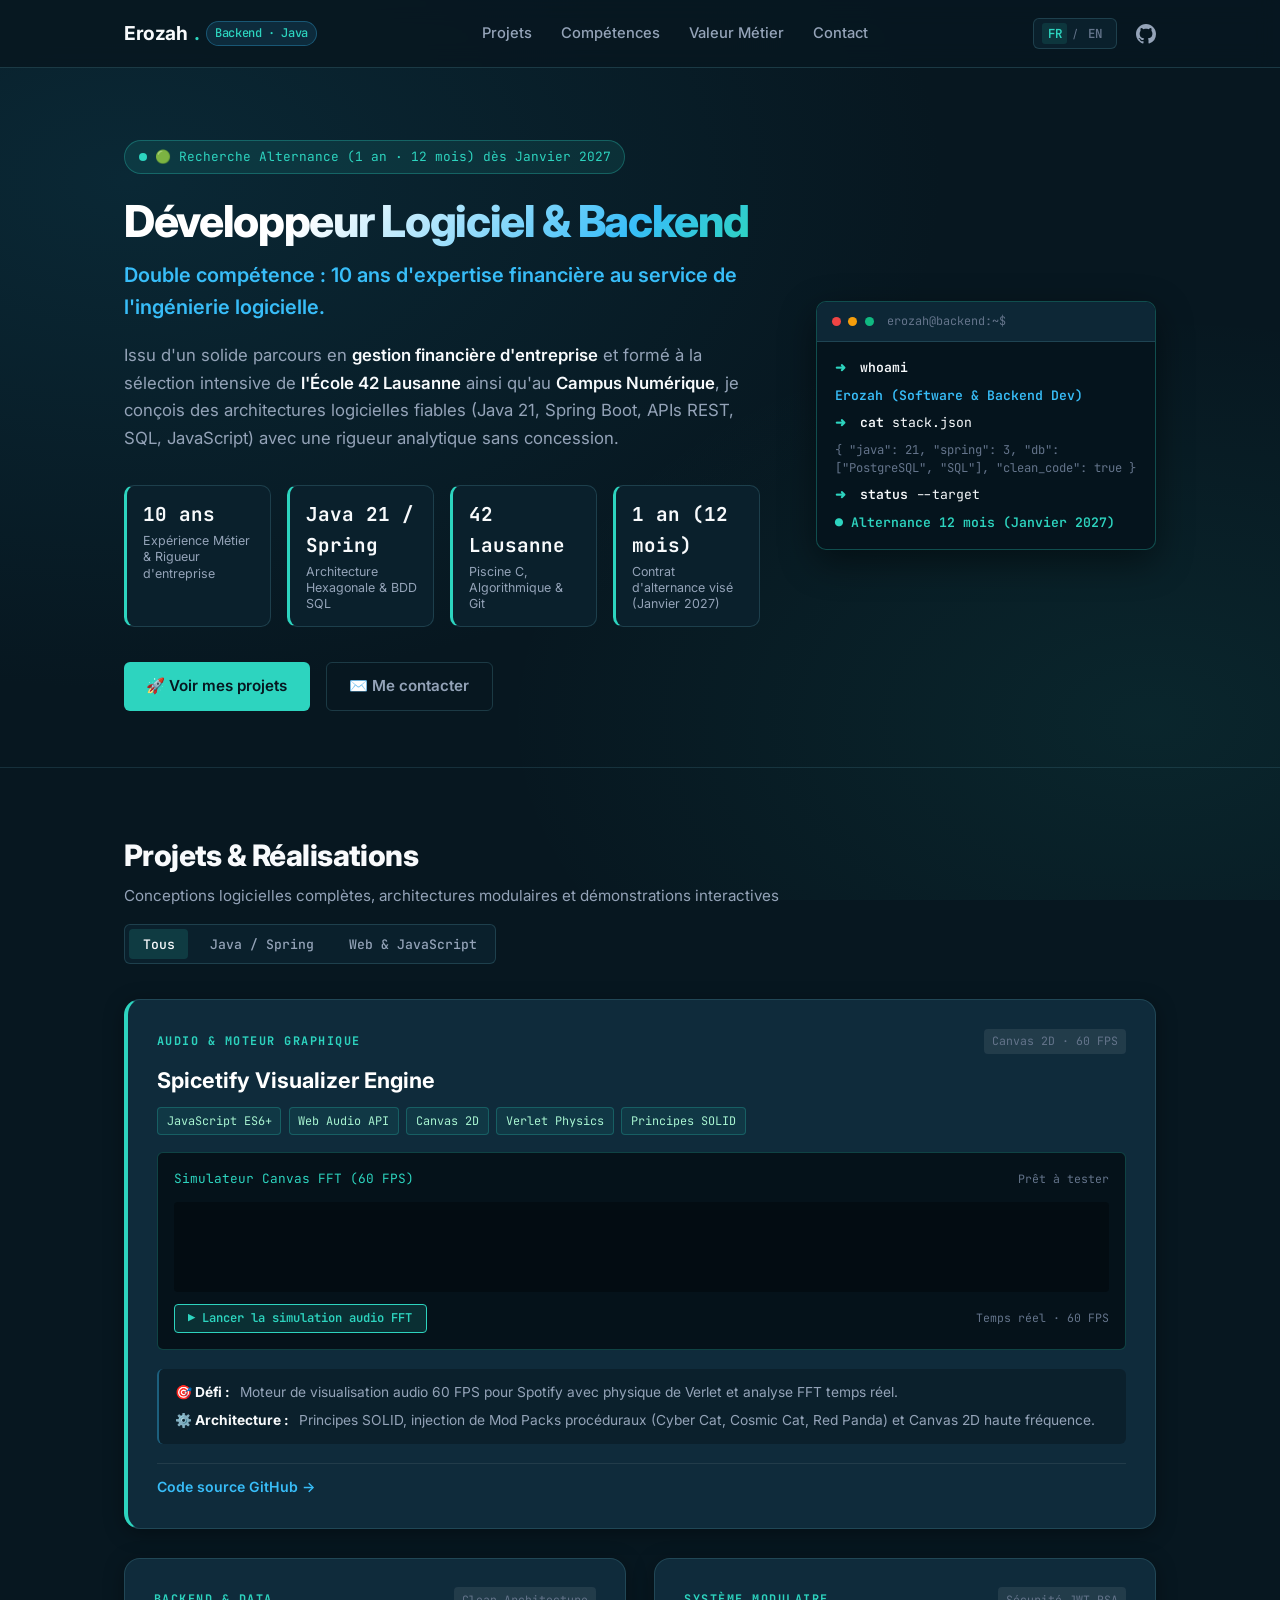
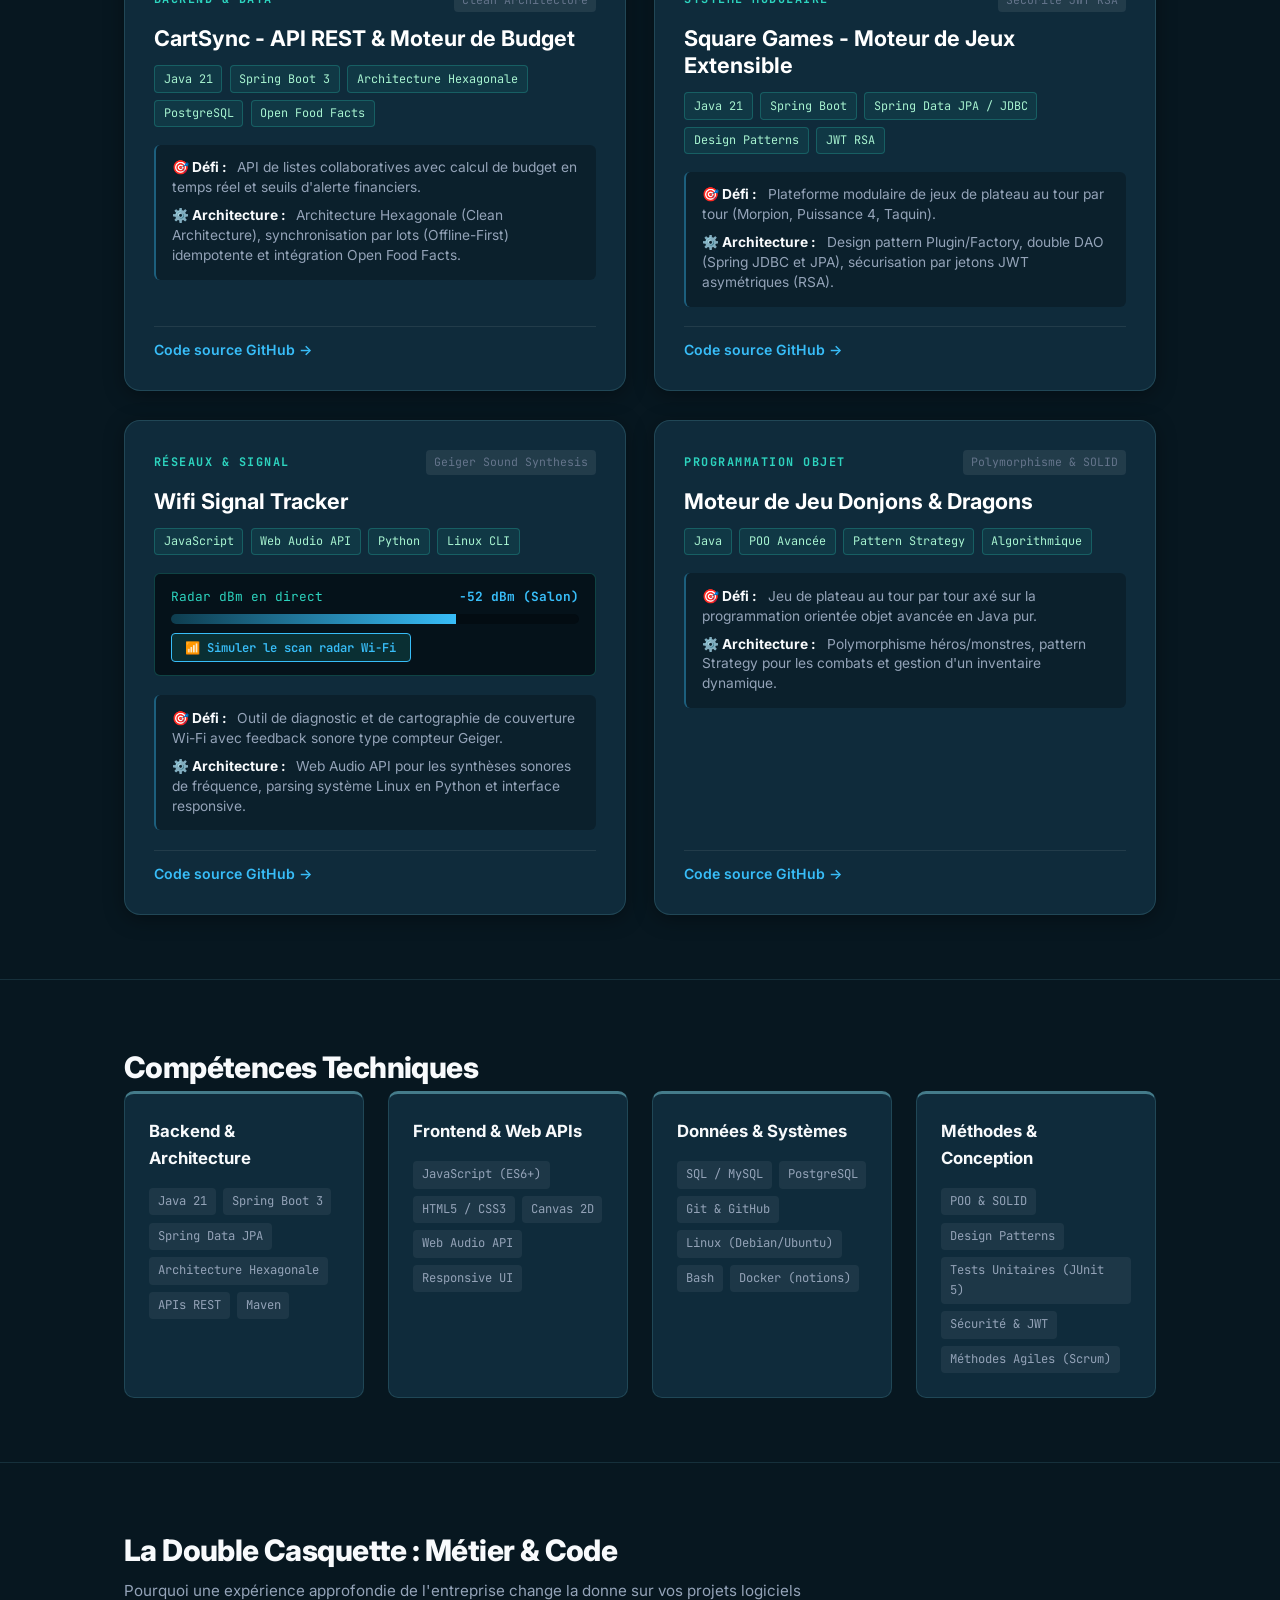
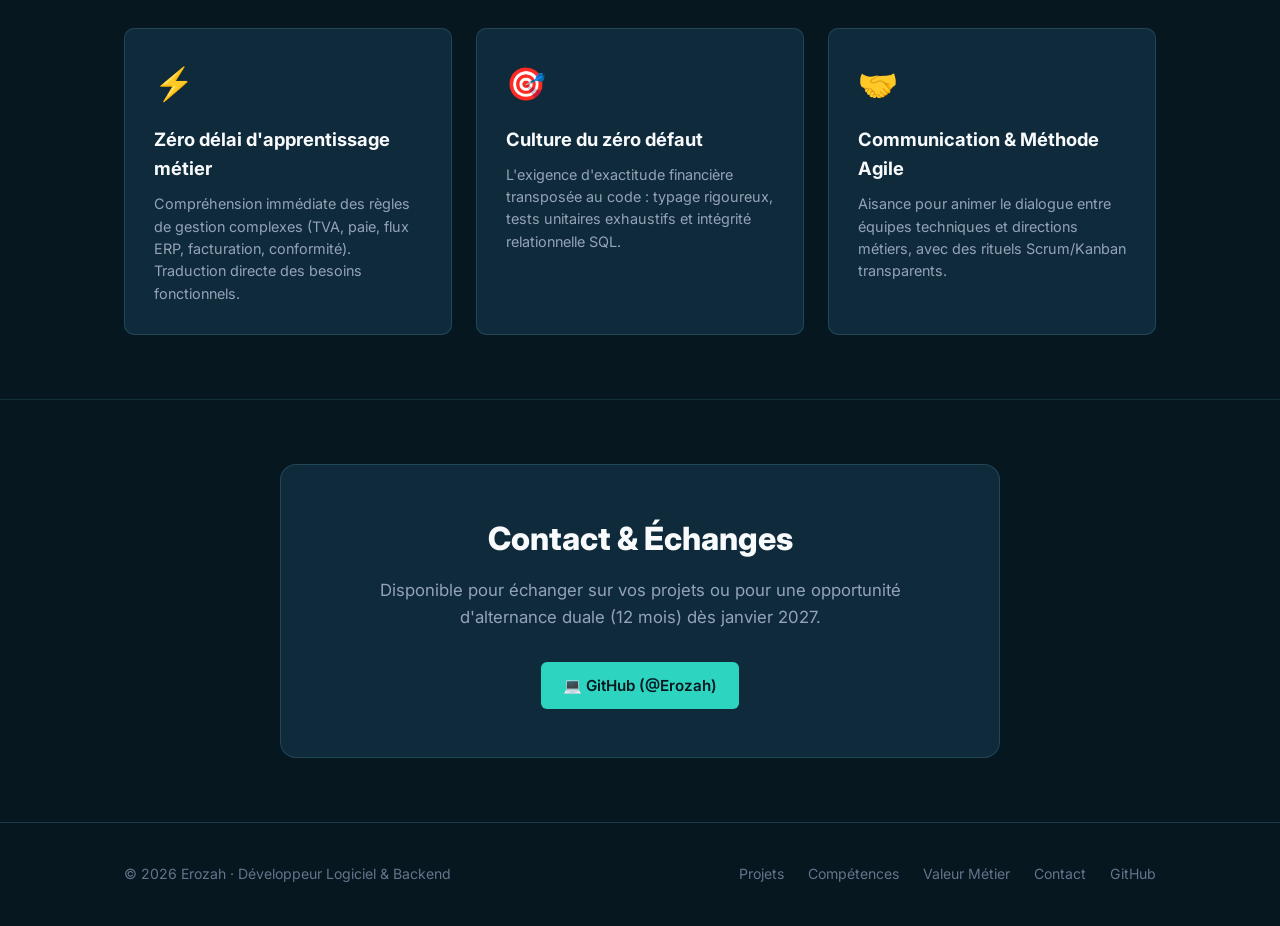
==== commit d871f989: "fix: align sections order with navigation bar" ====
--- a/index.html
+++ b/index.html
@@ -329,42 +329,6 @@
             </div>
         </section>
 
-        <!-- Section "Le Pont Métier & Code" -->
-        <section class="section" id="valeur-metier">
-            <div class="container">
-                <div class="section-title-wrap">
-                    <h2 data-i18n="bridge.title">La Double Casquette : Métier & Code</h2>
-                    <p data-i18n="bridge.subtitle">Pourquoi 10 ans de finance d'entreprise changent la donne sur vos projets logiciels</p>
-                </div>
-
-                <div class="bridge-grid">
-                    <div class="bridge-card">
-                        <div class="bridge-icon">⚡</div>
-                        <h3 data-i18n="bridge.c1_title">Zéro délai d'apprentissage métier</h3>
-                        <p data-i18n="bridge.c1_desc">
-                            Compréhension immédiate des règles de gestion complexes (TVA, paie, flux ERP, facturation, conformité). Je traduis vos besoins sans intermédiaire.
-                        </p>
-                    </div>
-
-                    <div class="bridge-card">
-                        <div class="bridge-icon">🎯</div>
-                        <h3 data-i18n="bridge.c2_title">Culture du zéro défaut</h3>
-                        <p data-i18n="bridge.c2_desc">
-                            L'exigence d'exactitude de l'audit financier transposée au code : typage rigoureux, tests unitaires exhaustifs et intégrité relationnelle SQL.
-                        </p>
-                    </div>
-
-                    <div class="bridge-card">
-                        <div class="bridge-icon">🤝</div>
-                        <h3 data-i18n="bridge.c3_title">Communication & Méthode Agile</h3>
-                        <p data-i18n="bridge.c3_desc">
-                            Aisance reconnue pour animer le dialogue entre équipes techniques et directions métiers, avec des rituels Scrum/Kanban transparents.
-                        </p>
-                    </div>
-                </div>
-            </div>
-        </section>
-
         <!-- Technical Skills Section -->
         <section class="section" id="competences">
             <div class="container">
@@ -421,6 +385,42 @@
             </div>
         </section>
 
+        <!-- Section "Le Pont Métier & Code" -->
+        <section class="section" id="valeur-metier">
+            <div class="container">
+                <div class="section-title-wrap">
+                    <h2 data-i18n="bridge.title">La Double Casquette : Métier & Code</h2>
+                    <p data-i18n="bridge.subtitle">Pourquoi 10 ans de finance d'entreprise changent la donne sur vos projets logiciels</p>
+                </div>
+
+                <div class="bridge-grid">
+                    <div class="bridge-card">
+                        <div class="bridge-icon">⚡</div>
+                        <h3 data-i18n="bridge.c1_title">Zéro délai d'apprentissage métier</h3>
+                        <p data-i18n="bridge.c1_desc">
+                            Compréhension immédiate des règles de gestion complexes (TVA, paie, flux ERP, facturation, conformité). Je traduis vos besoins sans intermédiaire.
+                        </p>
+                    </div>
+
+                    <div class="bridge-card">
+                        <div class="bridge-icon">🎯</div>
+                        <h3 data-i18n="bridge.c2_title">Culture du zéro défaut</h3>
+                        <p data-i18n="bridge.c2_desc">
+                            L'exigence d'exactitude de l'audit financier transposée au code : typage rigoureux, tests unitaires exhaustifs et intégrité relationnelle SQL.
+                        </p>
+                    </div>
+
+                    <div class="bridge-card">
+                        <div class="bridge-icon">🤝</div>
+                        <h3 data-i18n="bridge.c3_title">Communication & Méthode Agile</h3>
+                        <p data-i18n="bridge.c3_desc">
+                            Aisance reconnue pour animer le dialogue entre équipes techniques et directions métiers, avec des rituels Scrum/Kanban transparents.
+                        </p>
+                    </div>
+                </div>
+            </div>
+        </section>
+
         <!-- Contact Section -->
         <section class="section" id="contact">
             <div class="container">
